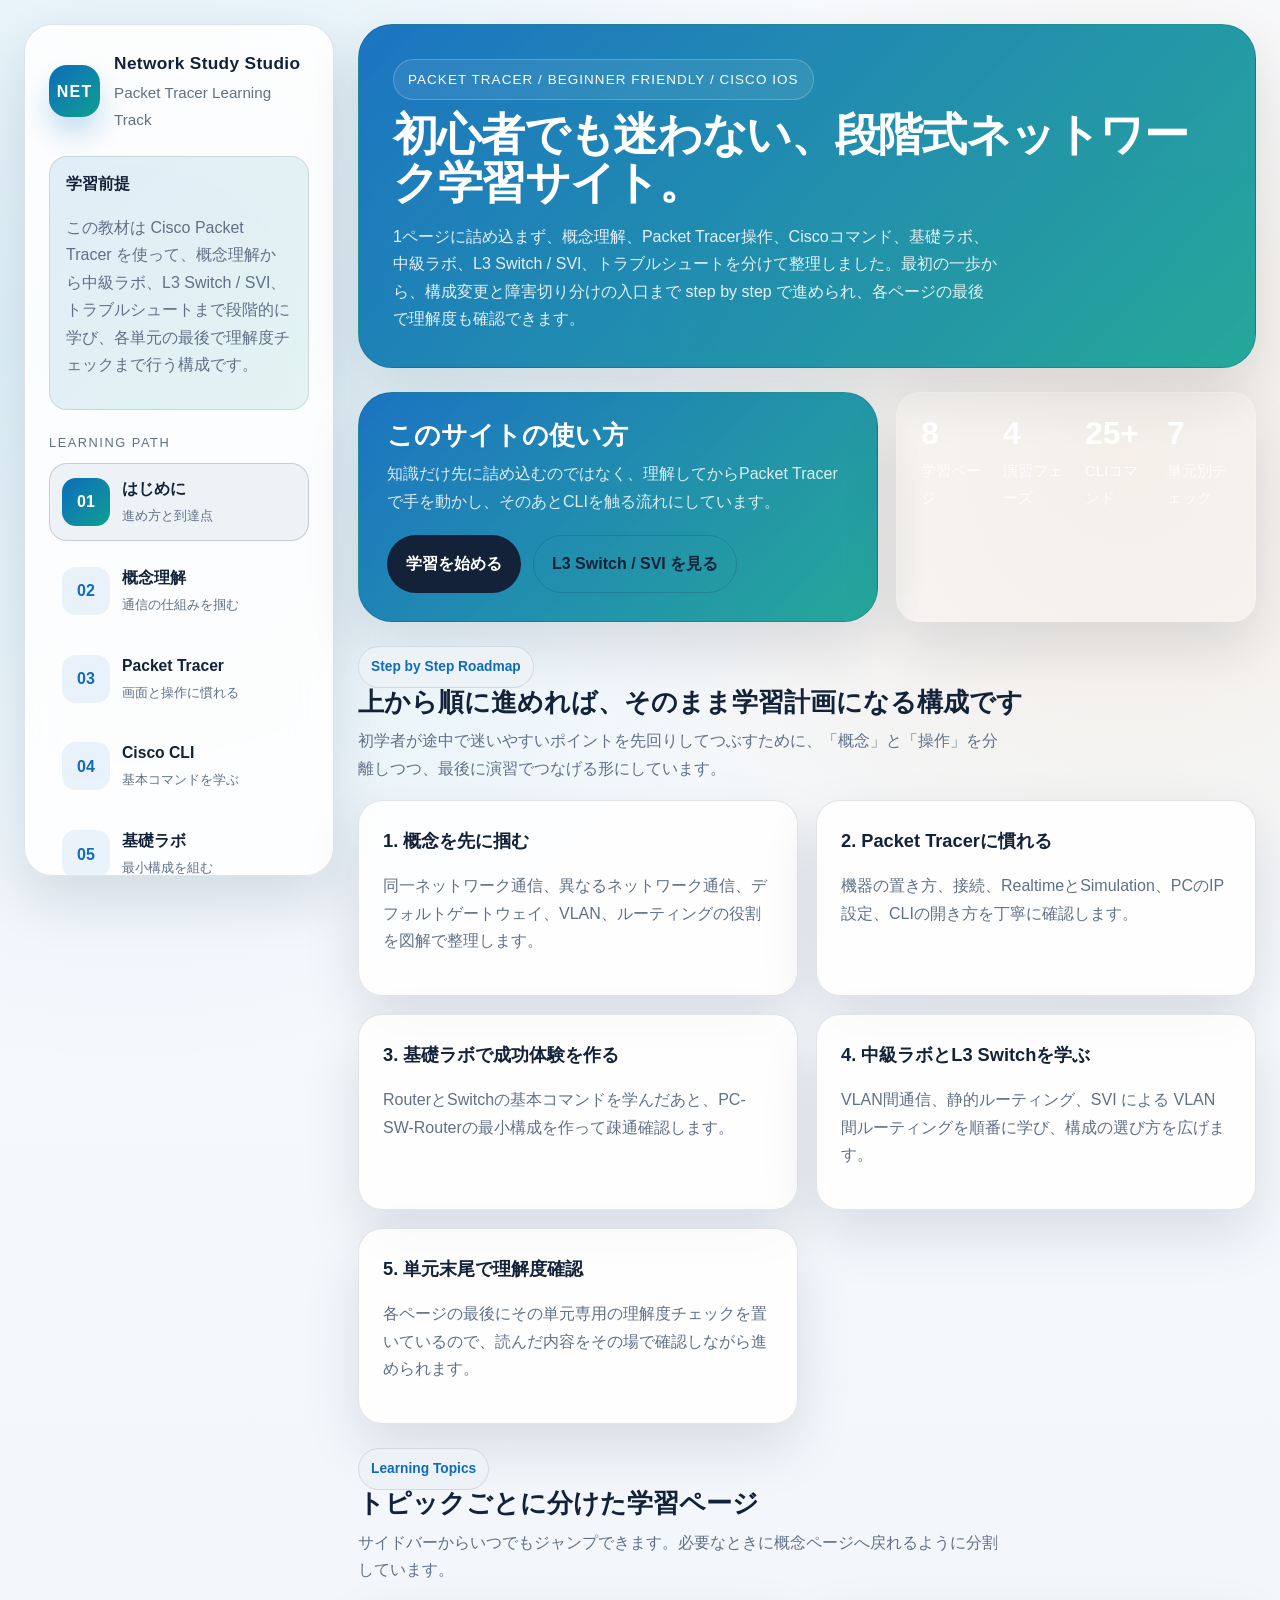
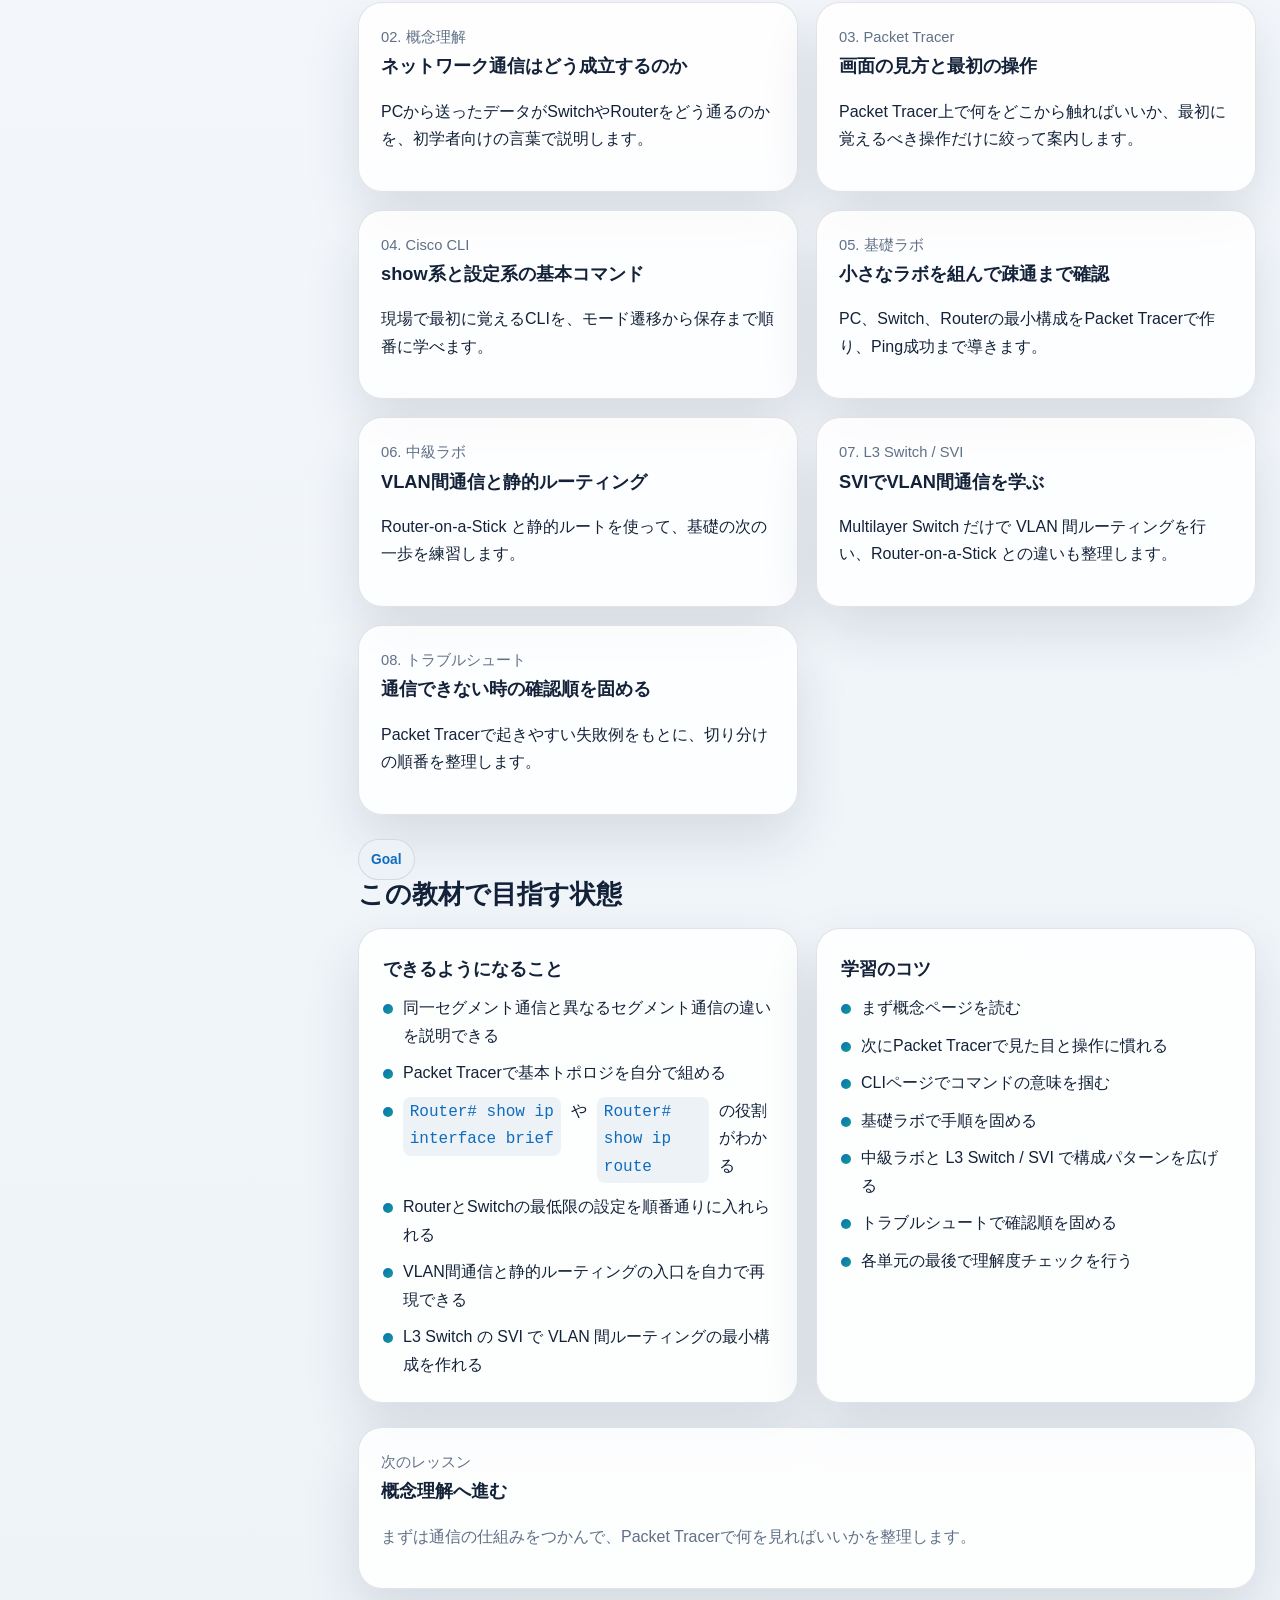
==== index.html @ 169a7c15 "最初のコミット 最初のコミット" ====
<!DOCTYPE html>
<html lang="ja">
<head>
  <meta charset="UTF-8">
  <meta name="viewport" content="width=device-width, initial-scale=1.0">
  <title>Packet Tracerで学ぶネットワーク入門</title>
  <link rel="stylesheet" href="styles.css">
  <script src="app.js" defer></script>
</head>
<body data-page="index">
  <div class="site-shell">
    <aside class="sidebar fade-in">
      <a class="brand" href="index.html">
        <div class="brand-mark">NET</div>
        <div class="brand-copy">
          <strong>Network Study Studio</strong>
          <span>Packet Tracer Learning Track</span>
        </div>
      </a>

      <div class="sidebar-note">
        <strong>学習前提</strong>
        <p>この教材は Cisco Packet Tracer を使って、概念理解から中級ラボ、L3 Switch / SVI、トラブルシュートまで段階的に学び、各単元の最後で理解度チェックまで行う構成です。</p>
      </div>

      <div>
        <p class="sidebar-title">Learning Path</p>
        <nav class="sidebar-nav">
          <a href="index.html" data-page-link="index">
            <div class="nav-number">01</div>
            <div class="nav-copy">
              <strong>はじめに</strong>
              <small>進め方と到達点</small>
            </div>
          </a>
          <a href="concepts.html" data-page-link="concepts">
            <div class="nav-number">02</div>
            <div class="nav-copy">
              <strong>概念理解</strong>
              <small>通信の仕組みを掴む</small>
            </div>
          </a>
          <a href="packet-tracer.html" data-page-link="packet-tracer">
            <div class="nav-number">03</div>
            <div class="nav-copy">
              <strong>Packet Tracer</strong>
              <small>画面と操作に慣れる</small>
            </div>
          </a>
          <a href="cisco-cli.html" data-page-link="cisco-cli">
            <div class="nav-number">04</div>
            <div class="nav-copy">
              <strong>Cisco CLI</strong>
              <small>基本コマンドを学ぶ</small>
            </div>
          </a>
          <a href="lab.html" data-page-link="lab">
            <div class="nav-number">05</div>
            <div class="nav-copy">
              <strong>基礎ラボ</strong>
              <small>最小構成を組む</small>
            </div>
          </a>
          <a href="intermediate-labs.html" data-page-link="intermediate-labs">
            <div class="nav-number">06</div>
            <div class="nav-copy">
              <strong>中級ラボ</strong>
              <small>VLANと静的ルート</small>
            </div>
          </a>
          <a href="l3-switch-svi.html" data-page-link="l3-switch-svi">
            <div class="nav-number">07</div>
            <div class="nav-copy">
              <strong>L3 Switch / SVI</strong>
              <small>SVIでVLAN間通信</small>
            </div>
          </a>
          <a href="troubleshooting.html" data-page-link="troubleshooting">
            <div class="nav-number">08</div>
            <div class="nav-copy">
              <strong>トラブルシュート</strong>
              <small>切り分け力を伸ばす</small>
            </div>
          </a>
        </nav>
      </div>

      <div class="theme-toggle" aria-label="表示テーマ切替">
        <span class="theme-toggle-mode" data-theme-mode="dark">ダーク</span>
        <label class="theme-switch" for="themeToggle">
          <input id="themeToggle" class="theme-toggle-input" type="checkbox" role="switch" aria-label="ライトモードに切り替え">
          <span class="theme-toggle-track">
            <span class="theme-toggle-thumb"></span>
          </span>
        </label>
        <span class="theme-toggle-mode" data-theme-mode="light">ライト</span>
      </div>
      <p class="sidebar-help">おすすめは、サイドバーを上から順に進めることです。各単元の最後に理解度チェックがあるので、その場で確認しながら進められます。</p>
    </aside>

    <main class="content">
      <header class="page-header fade-in delay-1">
        <div class="eyebrow">Packet Tracer / Beginner Friendly / Cisco IOS</div>
        <h1>初心者でも迷わない、段階式ネットワーク学習サイト。</h1>
        <p>1ページに詰め込まず、概念理解、Packet Tracer操作、Ciscoコマンド、基礎ラボ、中級ラボ、L3 Switch / SVI、トラブルシュートを分けて整理しました。最初の一歩から、構成変更と障害切り分けの入口まで step by step で進められ、各ページの最後で理解度も確認できます。</p>
      </header>

      <section class="hero-grid fade-in delay-2">
        <article class="page-header" style="padding: 28px;">
          <div class="section-head">
            <h2 style="color: white;">このサイトの使い方</h2>
            <p style="color: rgba(255,255,255,0.84);">知識だけ先に詰め込むのではなく、理解してからPacket Tracerで手を動かし、そのあとCLIを触る流れにしています。</p>
          </div>
          <div class="button-row" style="margin-top: 20px;">
            <a class="button-link" href="concepts.html">学習を始める</a>
            <a class="button-link secondary" href="l3-switch-svi.html">L3 Switch / SVI を見る</a>
          </div>
        </article>
        <article class="hero-panel fade-in delay-3">
          <div class="metric-grid">
            <div class="hero-stat">
              <strong>8</strong>
              <span>学習ページ</span>
            </div>
            <div class="hero-stat">
              <strong>4</strong>
              <span>演習フェーズ</span>
            </div>
            <div class="hero-stat">
              <strong>25+</strong>
              <span>CLIコマンド</span>
            </div>
            <div class="hero-stat">
              <strong>7</strong>
              <span>単元別チェック</span>
            </div>
          </div>
        </article>
      </section>

      <section class="section fade-in delay-2">
        <div class="section-head">
          <div class="small-pill">Step by Step Roadmap</div>
          <h2>上から順に進めれば、そのまま学習計画になる構成です</h2>
          <p>初学者が途中で迷いやすいポイントを先回りしてつぶすために、「概念」と「操作」を分離しつつ、最後に演習でつなげる形にしています。</p>
        </div>

        <div class="grid-2">
          <article class="card">
            <h3>1. 概念を先に掴む</h3>
            <p>同一ネットワーク通信、異なるネットワーク通信、デフォルトゲートウェイ、VLAN、ルーティングの役割を図解で整理します。</p>
          </article>
          <article class="card">
            <h3>2. Packet Tracerに慣れる</h3>
            <p>機器の置き方、接続、RealtimeとSimulation、PCのIP設定、CLIの開き方を丁寧に確認します。</p>
          </article>
          <article class="card">
            <h3>3. 基礎ラボで成功体験を作る</h3>
            <p>RouterとSwitchの基本コマンドを学んだあと、PC-SW-Routerの最小構成を作って疎通確認します。</p>
          </article>
          <article class="card">
            <h3>4. 中級ラボとL3 Switchを学ぶ</h3>
            <p>VLAN間通信、静的ルーティング、SVI による VLAN 間ルーティングを順番に学び、構成の選び方を広げます。</p>
          </article>
          <article class="card">
            <h3>5. 単元末尾で理解度確認</h3>
            <p>各ページの最後にその単元専用の理解度チェックを置いているので、読んだ内容をその場で確認しながら進められます。</p>
          </article>
        </div>
      </section>

      <section class="section fade-in delay-3">
        <div class="section-head">
          <div class="small-pill">Learning Topics</div>
          <h2>トピックごとに分けた学習ページ</h2>
          <p>サイドバーからいつでもジャンプできます。必要なときに概念ページへ戻れるように分割しています。</p>
        </div>

        <div class="lesson-grid">
          <a class="lesson-link" href="concepts.html">
            <span>02. 概念理解</span>
            <strong>ネットワーク通信はどう成立するのか</strong>
            <p>PCから送ったデータがSwitchやRouterをどう通るのかを、初学者向けの言葉で説明します。</p>
          </a>
          <a class="lesson-link" href="packet-tracer.html">
            <span>03. Packet Tracer</span>
            <strong>画面の見方と最初の操作</strong>
            <p>Packet Tracer上で何をどこから触ればいいか、最初に覚えるべき操作だけに絞って案内します。</p>
          </a>
          <a class="lesson-link" href="cisco-cli.html">
            <span>04. Cisco CLI</span>
            <strong>show系と設定系の基本コマンド</strong>
            <p>現場で最初に覚えるCLIを、モード遷移から保存まで順番に学べます。</p>
          </a>
          <a class="lesson-link" href="lab.html">
            <span>05. 基礎ラボ</span>
            <strong>小さなラボを組んで疎通まで確認</strong>
            <p>PC、Switch、Routerの最小構成をPacket Tracerで作り、Ping成功まで導きます。</p>
          </a>
          <a class="lesson-link" href="intermediate-labs.html">
            <span>06. 中級ラボ</span>
            <strong>VLAN間通信と静的ルーティング</strong>
            <p>Router-on-a-Stick と静的ルートを使って、基礎の次の一歩を練習します。</p>
          </a>
          <a class="lesson-link" href="l3-switch-svi.html">
            <span>07. L3 Switch / SVI</span>
            <strong>SVIでVLAN間通信を学ぶ</strong>
            <p>Multilayer Switch だけで VLAN 間ルーティングを行い、Router-on-a-Stick との違いも整理します。</p>
          </a>
          <a class="lesson-link" href="troubleshooting.html">
            <span>08. トラブルシュート</span>
            <strong>通信できない時の確認順を固める</strong>
            <p>Packet Tracerで起きやすい失敗例をもとに、切り分けの順番を整理します。</p>
          </a>
        </div>
      </section>

      <section class="section fade-in delay-3">
        <div class="section-head">
          <div class="small-pill">Goal</div>
          <h2>この教材で目指す状態</h2>
        </div>

        <div class="grid-2">
          <article class="card">
            <h3>できるようになること</h3>
            <ul class="check-list">
              <li>同一セグメント通信と異なるセグメント通信の違いを説明できる</li>
              <li>Packet Tracerで基本トポロジを自分で組める</li>
              <li><code>Router# show ip interface brief</code> や <code>Router# show ip route</code> の役割がわかる</li>
              <li>RouterとSwitchの最低限の設定を順番通りに入れられる</li>
              <li>VLAN間通信と静的ルーティングの入口を自力で再現できる</li>
              <li>L3 Switch の SVI で VLAN 間ルーティングの最小構成を作れる</li>
            </ul>
          </article>
          <article class="card">
            <h3>学習のコツ</h3>
            <ul class="bullet-list">
              <li>まず概念ページを読む</li>
              <li>次にPacket Tracerで見た目と操作に慣れる</li>
              <li>CLIページでコマンドの意味を掴む</li>
              <li>基礎ラボで手順を固める</li>
              <li>中級ラボと L3 Switch / SVI で構成パターンを広げる</li>
              <li>トラブルシュートで確認順を固める</li>
              <li>各単元の最後で理解度チェックを行う</li>
            </ul>
          </article>
        </div>
      </section>

      <section class="lesson-footer fade-in delay-3">
        <a class="lesson-link" href="concepts.html">
          <span>次のレッスン</span>
          <strong>概念理解へ進む</strong>
          <p>まずは通信の仕組みをつかんで、Packet Tracerで何を見ればいいかを整理します。</p>
        </a>
      </section>
    </main>
  </div>
</body>
</html>
---- styles.css ----
:root {
  color-scheme: light dark;
  --bg: #f4f6fb;
  --bg-layer:
    radial-gradient(circle at 10% 10%, rgba(8, 145, 178, 0.12), transparent 24%),
    radial-gradient(circle at 88% 14%, rgba(217, 119, 6, 0.1), transparent 20%),
    linear-gradient(180deg, #f8fbff 0%, #eef3f8 100%);
  --panel: rgba(255, 255, 255, 0.86);
  --panel-strong: #ffffff;
  --panel-muted: #edf2f7;
  --text: #132238;
  --muted: #607086;
  --line: rgba(19, 34, 56, 0.12);
  --line-strong: rgba(19, 34, 56, 0.18);
  --primary: #0f6cbd;
  --primary-strong: #0a4f8f;
  --accent: #0f9f90;
  --accent-soft: rgba(15, 159, 144, 0.1);
  --warning: #d97706;
  --danger: #d9485f;
  --success: #1d8f6d;
  --shadow: 0 24px 56px rgba(19, 34, 56, 0.12);
  --radius-xl: 30px;
  --radius-lg: 22px;
  --radius-md: 16px;
  --font-head: "Bahnschrift", "Aptos Display", "Hiragino Sans", sans-serif;
  --font-body: "Aptos", "Segoe UI", "Yu Gothic UI", "Hiragino Sans", sans-serif;
}

body.dark {
  --bg: #081320;
  --bg-layer:
    radial-gradient(circle at 12% 12%, rgba(25, 160, 210, 0.18), transparent 24%),
    radial-gradient(circle at 84% 10%, rgba(225, 140, 32, 0.12), transparent 20%),
    linear-gradient(180deg, #081320 0%, #0d1a2b 100%);
  --panel: rgba(10, 23, 39, 0.84);
  --panel-strong: #0f1d2f;
  --panel-muted: #122339;
  --text: #ebf3ff;
  --muted: #9fb2c7;
  --line: rgba(235, 243, 255, 0.1);
  --line-strong: rgba(235, 243, 255, 0.16);
  --primary: #72b9ff;
  --primary-strong: #93ccff;
  --accent: #52d6c7;
  --accent-soft: rgba(82, 214, 199, 0.12);
  --warning: #f7b267;
  --danger: #ff8697;
  --success: #62d7ad;
  --shadow: 0 30px 68px rgba(0, 0, 0, 0.32);
}

* {
  box-sizing: border-box;
}

html {
  scroll-behavior: smooth;
}

body {
  margin: 0;
  min-height: 100vh;
  font-family: var(--font-body);
  background: var(--bg-layer);
  color: var(--text);
  line-height: 1.72;
  transition: background 0.35s ease, color 0.35s ease;
}

a {
  color: inherit;
  text-decoration: none;
}

button,
input,
select {
  font: inherit;
}

.site-shell {
  max-width: 1440px;
  margin: 0 auto;
  padding: 24px;
  display: grid;
  grid-template-columns: 310px minmax(0, 1fr);
  gap: 24px;
}

.sidebar {
  align-self: start;
  min-height: calc(100vh - 48px);
  display: flex;
  flex-direction: column;
  gap: 22px;
  padding: 24px;
  border-radius: 28px;
  border: 1px solid var(--line);
  background: var(--panel);
  backdrop-filter: blur(18px);
  box-shadow: var(--shadow);
  position: sticky;
  top: 24px;
  max-height: calc(100vh - 48px);
  overflow-y: auto;
}

.brand {
  display: flex;
  align-items: center;
  gap: 14px;
}

.brand-mark {
  width: 52px;
  height: 52px;
  border-radius: 18px;
  display: grid;
  place-items: center;
  font-family: var(--font-head);
  font-weight: 800;
  letter-spacing: 0.08em;
  color: white;
  background: linear-gradient(135deg, var(--primary), var(--accent));
  box-shadow: 0 16px 26px rgba(15, 108, 189, 0.22);
}

.brand-copy strong {
  display: block;
  font-family: var(--font-head);
  font-size: 1.08rem;
  letter-spacing: 0.02em;
}

.brand-copy span {
  color: var(--muted);
  font-size: 0.95rem;
}

.sidebar-note {
  padding: 14px 16px;
  border-radius: 18px;
  background: linear-gradient(135deg, rgba(15, 108, 189, 0.11), rgba(15, 159, 144, 0.1));
  border: 1px solid var(--line);
}

.sidebar-note strong {
  display: block;
  margin-bottom: 6px;
  font-size: 0.98rem;
}

.sidebar-note p,
.sidebar-help,
.page-header p,
.card p,
.mini-text,
.table-scroll td,
.table-scroll li,
.callout p,
.lesson-footer p,
.step-card p,
.hero-stat span,
.nav-caption,
.timeline-copy p,
.feedback-list li {
  color: var(--muted);
}

.sidebar-title {
  margin: 0 0 10px;
  font-size: 0.8rem;
  letter-spacing: 0.12em;
  text-transform: uppercase;
  color: var(--muted);
}

.sidebar-nav {
  display: grid;
  gap: 10px;
}

.sidebar-nav a {
  display: grid;
  grid-template-columns: 48px 1fr;
  gap: 12px;
  align-items: center;
  padding: 12px;
  border-radius: 18px;
  border: 1px solid transparent;
  transition: transform 0.2s ease, border-color 0.2s ease, background 0.2s ease;
}

.sidebar-nav a:hover,
.sidebar-nav a.active {
  transform: translateY(-1px);
  border-color: var(--line-strong);
  background: var(--panel-muted);
}

.sidebar-nav a.active .nav-number {
  background: linear-gradient(135deg, var(--primary), var(--accent));
  color: white;
}

.nav-number {
  width: 48px;
  height: 48px;
  display: grid;
  place-items: center;
  border-radius: 14px;
  font-weight: 800;
  color: var(--primary);
  background: rgba(15, 108, 189, 0.08);
}

.nav-copy strong {
  display: block;
  font-size: 0.98rem;
}

.nav-copy small {
  display: block;
  color: var(--muted);
  margin-top: 2px;
}

.theme-toggle {
  display: flex;
  align-items: center;
  justify-content: center;
  gap: 12px;
  width: 100%;
  padding: 12px 14px;
  border-radius: 999px;
  border: 1px solid var(--line-strong);
  background: var(--panel-muted);
}

.theme-toggle-mode {
  min-width: 3.3rem;
  text-align: center;
  color: var(--muted);
  font-size: 0.92rem;
  font-weight: 700;
  letter-spacing: 0.02em;
  transition: color 0.2s ease, opacity 0.2s ease;
}

.theme-toggle-mode.is-active {
  color: var(--text);
}

.theme-switch {
  position: relative;
  width: 58px;
  height: 34px;
  flex: 0 0 auto;
  cursor: pointer;
}

.theme-toggle-input {
  position: absolute;
  inset: 0;
  margin: 0;
  opacity: 0;
  cursor: pointer;
}

.theme-toggle-track {
  position: relative;
  display: block;
  width: 100%;
  height: 100%;
  border-radius: 999px;
  border: 1px solid var(--line-strong);
  background: linear-gradient(135deg, #10243d, #0f6cbd);
  transition: background 0.2s ease, border-color 0.2s ease, box-shadow 0.2s ease;
}

.theme-toggle-thumb {
  position: absolute;
  top: 4px;
  left: 4px;
  width: 24px;
  height: 24px;
  border-radius: 50%;
  background: #f8fbff;
  box-shadow: 0 4px 10px rgba(0, 0, 0, 0.22);
  transition: transform 0.22s ease, background 0.22s ease;
}

.theme-toggle-input:checked + .theme-toggle-track {
  background: linear-gradient(135deg, #f5b942, #ffe38f);
}

.theme-toggle-input:checked + .theme-toggle-track .theme-toggle-thumb {
  transform: translateX(24px);
  background: #ffffff;
}

.theme-toggle-input:focus-visible + .theme-toggle-track {
  box-shadow: 0 0 0 4px rgba(15, 108, 189, 0.18);
}

.theme-switch:hover .theme-toggle-track,
.theme-switch:active .theme-toggle-track,
.button-link:hover,
.button-link.secondary:hover,
.quiz-submit:hover,
.option-label:hover,
.lesson-link:hover {
  transform: translateY(-2px);
}

.sidebar-help {
  margin: 0;
  font-size: 0.94rem;
}

.content {
  display: grid;
  gap: 24px;
}

.page-header {
  padding: 34px;
  border-radius: 34px;
  border: 1px solid var(--line);
  background:
    linear-gradient(135deg, rgba(15, 108, 189, 0.94), rgba(15, 159, 144, 0.9)),
    linear-gradient(180deg, rgba(255, 255, 255, 0.04), transparent);
  color: white;
  box-shadow: var(--shadow);
}

.page-header h1 {
  margin: 10px 0 0;
  font-family: var(--font-head);
  font-size: clamp(2rem, 3.5vw, 3.7rem);
  line-height: 1.08;
  letter-spacing: -0.03em;
}

.page-header p {
  max-width: 68ch;
  margin: 16px 0 0;
  color: rgba(255, 255, 255, 0.88);
}

.eyebrow {
  display: inline-flex;
  align-items: center;
  gap: 10px;
  padding: 8px 14px;
  border-radius: 999px;
  border: 1px solid rgba(255, 255, 255, 0.22);
  background: rgba(255, 255, 255, 0.08);
  font-size: 0.84rem;
  text-transform: uppercase;
  letter-spacing: 0.08em;
}

.hero-grid,
.grid-2,
.grid-3,
.metric-grid,
.lesson-grid,
.quiz-grid,
.topic-diagram,
.wide-diagram {
  display: grid;
  gap: 18px;
}

.hero-grid {
  grid-template-columns: 1.3fr 0.9fr;
  align-items: stretch;
}

.grid-2 {
  grid-template-columns: repeat(2, minmax(0, 1fr));
}

.grid-3 {
  grid-template-columns: repeat(3, minmax(0, 1fr));
}

.metric-grid {
  grid-template-columns: repeat(4, minmax(0, 1fr));
}

.lesson-grid,
.quiz-grid {
  grid-template-columns: repeat(2, minmax(0, 1fr));
}

.card,
.step-card,
.lesson-link,
.hero-panel,
.callout,
.quiz-card,
.timeline-item {
  border-radius: 24px;
  border: 1px solid var(--line);
  background: var(--panel);
  backdrop-filter: blur(14px);
  box-shadow: var(--shadow);
}

.card,
.step-card,
.quiz-card,
.callout,
.timeline-item,
.hero-panel {
  padding: 24px;
}

.section {
  display: grid;
  gap: 18px;
}

.section-head h2 {
  margin: 0;
  font-family: var(--font-head);
  font-size: clamp(1.45rem, 2vw, 2.1rem);
  line-height: 1.15;
}

.section-head p {
  max-width: 72ch;
  margin: 10px 0 0;
  color: var(--muted);
}

.hero-panel {
  background: rgba(255, 255, 255, 0.12);
  border-color: rgba(255, 255, 255, 0.14);
  color: white;
}

.hero-panel p,
.hero-panel li,
.hero-panel span {
  color: rgba(255, 255, 255, 0.84);
}

.hero-stat strong {
  display: block;
  font-size: 2rem;
  line-height: 1;
  margin-bottom: 8px;
}

.hero-stat span {
  font-size: 0.94rem;
}

.tag-row,
.bullet-list,
.check-list,
.packet-list {
  list-style: none;
  padding: 0;
  margin: 0;
  display: grid;
  gap: 10px;
}

.tag-row li,
.bullet-list li,
.check-list li,
.packet-list li {
  display: flex;
  gap: 10px;
  align-items: flex-start;
}

.tag-row li::before,
.bullet-list li::before,
.check-list li::before,
.packet-list li::before {
  content: "";
  width: 10px;
  height: 10px;
  margin-top: 10px;
  flex: 0 0 10px;
  border-radius: 999px;
  background: linear-gradient(135deg, var(--primary), var(--accent));
}

.status-pill,
.small-pill {
  display: inline-flex;
  align-items: center;
  gap: 8px;
  width: fit-content;
  padding: 8px 12px;
  border-radius: 999px;
  border: 1px solid var(--line);
  background: var(--panel-muted);
  color: var(--primary);
  font-size: 0.86rem;
  font-weight: 700;
}

.step-list {
  display: grid;
  gap: 16px;
}

.step-card {
  display: grid;
  grid-template-columns: 72px 1fr;
  gap: 18px;
}

.step-number {
  width: 72px;
  height: 72px;
  display: grid;
  place-items: center;
  border-radius: 20px;
  font-family: var(--font-head);
  font-weight: 800;
  font-size: 0.92rem;
  letter-spacing: 0.08em;
  color: white;
  background: linear-gradient(135deg, var(--primary), var(--accent));
}

.step-card h3,
.card h3,
.quiz-card h3,
.callout h3,
.timeline-copy h3,
.lesson-link strong {
  margin: 0 0 10px;
  font-size: 1.14rem;
}

.code-block {
  margin: 14px 0 0;
  padding: 16px 18px;
  border-radius: 18px;
  border: 1px solid rgba(143, 206, 248, 0.16);
  background: #0a1728;
  color: #ade7ff;
  overflow-x: auto;
  white-space: pre-wrap;
  line-height: 1.65;
  font-family: Consolas, "Courier New", monospace;
  font-size: 0.95rem;
}

body:not(.dark) .code-block {
  background: #0f2037;
  color: #c3efff;
}

code {
  display: inline-block;
  padding: 0.12rem 0.42rem;
  border-radius: 8px;
  background: var(--panel-muted);
  color: var(--primary);
  font-family: Consolas, "Courier New", monospace;
}

.table-scroll {
  overflow-x: auto;
  border-radius: 24px;
  border: 1px solid var(--line);
  background: var(--panel);
  box-shadow: var(--shadow);
}

.table-scroll table {
  width: 100%;
  min-width: 680px;
  border-collapse: collapse;
}

.table-scroll th,
.table-scroll td {
  padding: 16px 18px;
  text-align: left;
  vertical-align: top;
  border-bottom: 1px solid var(--line);
}

.table-scroll tr:last-child td {
  border-bottom: none;
}

.table-scroll th {
  background: rgba(15, 108, 189, 0.06);
  color: var(--text);
  font-size: 0.84rem;
  letter-spacing: 0.08em;
  text-transform: uppercase;
}

.topic-diagram {
  grid-template-columns: repeat(5, minmax(0, 1fr));
  align-items: center;
}

.wide-diagram {
  grid-template-columns: repeat(7, minmax(0, 1fr));
  align-items: center;
}

.diagram-node,
.diagram-link {
  min-height: 92px;
  border-radius: 22px;
  display: grid;
  place-items: center;
  text-align: center;
}

.diagram-node {
  padding: 18px 14px;
  border: 1px solid var(--line);
  background: var(--panel);
  box-shadow: var(--shadow);
  font-weight: 700;
}

.diagram-node small {
  display: block;
  margin-top: 6px;
  color: var(--muted);
  font-weight: 500;
}

.diagram-link::before {
  content: "";
  width: 100%;
  height: 4px;
  border-radius: 999px;
  background: linear-gradient(90deg, var(--primary), var(--accent));
}

.callout.success {
  background: linear-gradient(135deg, rgba(29, 143, 109, 0.12), rgba(15, 159, 144, 0.08));
}

.callout.warning {
  background: linear-gradient(135deg, rgba(217, 119, 6, 0.12), rgba(217, 119, 6, 0.06));
}

.timeline {
  display: grid;
  gap: 16px;
}

.timeline-item {
  display: grid;
  grid-template-columns: 84px 1fr;
  gap: 18px;
}

.timeline-mark {
  width: 84px;
  height: 84px;
  border-radius: 22px;
  display: grid;
  place-items: center;
  color: white;
  font-family: var(--font-head);
  font-weight: 800;
  background: linear-gradient(135deg, var(--primary), var(--accent));
}

.lesson-footer {
  display: flex;
  justify-content: space-between;
  align-items: stretch;
  gap: 18px;
  flex-wrap: wrap;
}

.lesson-link {
  flex: 1 1 280px;
  padding: 22px;
  transition: transform 0.2s ease, border-color 0.2s ease;
}

.lesson-link span {
  display: block;
  color: var(--muted);
  font-size: 0.92rem;
}

.button-row {
  display: flex;
  flex-wrap: wrap;
  gap: 12px;
}

.button-link,
.quiz-submit {
  display: inline-flex;
  align-items: center;
  justify-content: center;
  gap: 8px;
  padding: 14px 18px;
  border-radius: 999px;
  border: 1px solid transparent;
  font-weight: 700;
  transition: transform 0.2s ease, opacity 0.2s ease;
}

.button-link,
.quiz-submit {
  background: var(--text);
  color: var(--panel-strong);
}

.button-link.secondary {
  background: transparent;
  color: var(--text);
  border-color: var(--line-strong);
}

body.dark .button-link,
body.dark .quiz-submit {
  background: #f1f7ff;
  color: #0d1a2b;
}

.quiz-card {
  display: grid;
  gap: 14px;
}

.quiz-card fieldset {
  margin: 0;
  padding: 0;
  border: none;
}

.quiz-card legend {
  margin-bottom: 10px;
  font-weight: 800;
  color: var(--text);
}

.option-label {
  display: flex;
  gap: 12px;
  align-items: flex-start;
  padding: 12px 14px;
  border-radius: 16px;
  border: 1px solid var(--line);
  background: var(--panel-muted);
  cursor: pointer;
  transition: transform 0.2s ease, border-color 0.2s ease, background 0.2s ease;
}

.quiz-question.is-correct {
  border-color: rgba(29, 143, 109, 0.32);
  background: linear-gradient(135deg, rgba(29, 143, 109, 0.1), rgba(29, 143, 109, 0.04));
}

.quiz-question.is-wrong {
  border-color: rgba(217, 72, 95, 0.3);
  background: linear-gradient(135deg, rgba(217, 72, 95, 0.08), rgba(217, 72, 95, 0.04));
}

.quiz-result {
  padding: 18px 20px;
  border-radius: 22px;
  border: 1px solid var(--line);
  background: linear-gradient(135deg, rgba(15, 108, 189, 0.08), rgba(15, 159, 144, 0.08));
}

.quiz-result strong {
  display: block;
  margin-bottom: 6px;
  font-size: 1.12rem;
}

.quiz-help {
  margin: 0;
  color: var(--muted);
}

.feedback-list {
  margin: 14px 0 0;
  padding-left: 18px;
}

.feedback-list li + li {
  margin-top: 10px;
}

.muted {
  color: var(--muted);
}

.fade-in {
  opacity: 0;
  transform: translateY(20px);
  animation: rise 0.7s ease forwards;
}

.delay-1 { animation-delay: 0.08s; }
.delay-2 { animation-delay: 0.16s; }
.delay-3 { animation-delay: 0.24s; }

@keyframes rise {
  to {
    opacity: 1;
    transform: translateY(0);
  }
}

@media (max-width: 1180px) {
  .site-shell {
    grid-template-columns: 1fr;
  }

  .sidebar {
    position: static;
    min-height: auto;
  }

  .sidebar-nav {
    grid-template-columns: repeat(2, minmax(0, 1fr));
  }
}

@media (max-width: 880px) {
  .hero-grid,
  .grid-2,
  .grid-3,
  .metric-grid,
  .lesson-grid,
  .quiz-grid,
  .topic-diagram,
  .wide-diagram {
    grid-template-columns: 1fr;
  }

  .timeline-item,
  .step-card {
    grid-template-columns: 1fr;
  }

  .timeline-mark,
  .step-number {
    width: 72px;
    height: 72px;
  }

  .diagram-link {
    min-height: 28px;
  }

  .diagram-link::before {
    width: 4px;
    height: 100%;
  }
}

@media (max-width: 640px) {
  .site-shell {
    padding: 14px;
    gap: 16px;
  }

  .sidebar,
  .page-header,
  .card,
  .step-card,
  .lesson-link,
  .hero-panel,
  .callout,
  .quiz-card,
  .timeline-item {
    padding: 18px;
    border-radius: 22px;
  }

  .sidebar-nav {
    grid-template-columns: 1fr;
  }

  .page-header h1 {
    font-size: 2rem;
  }
}
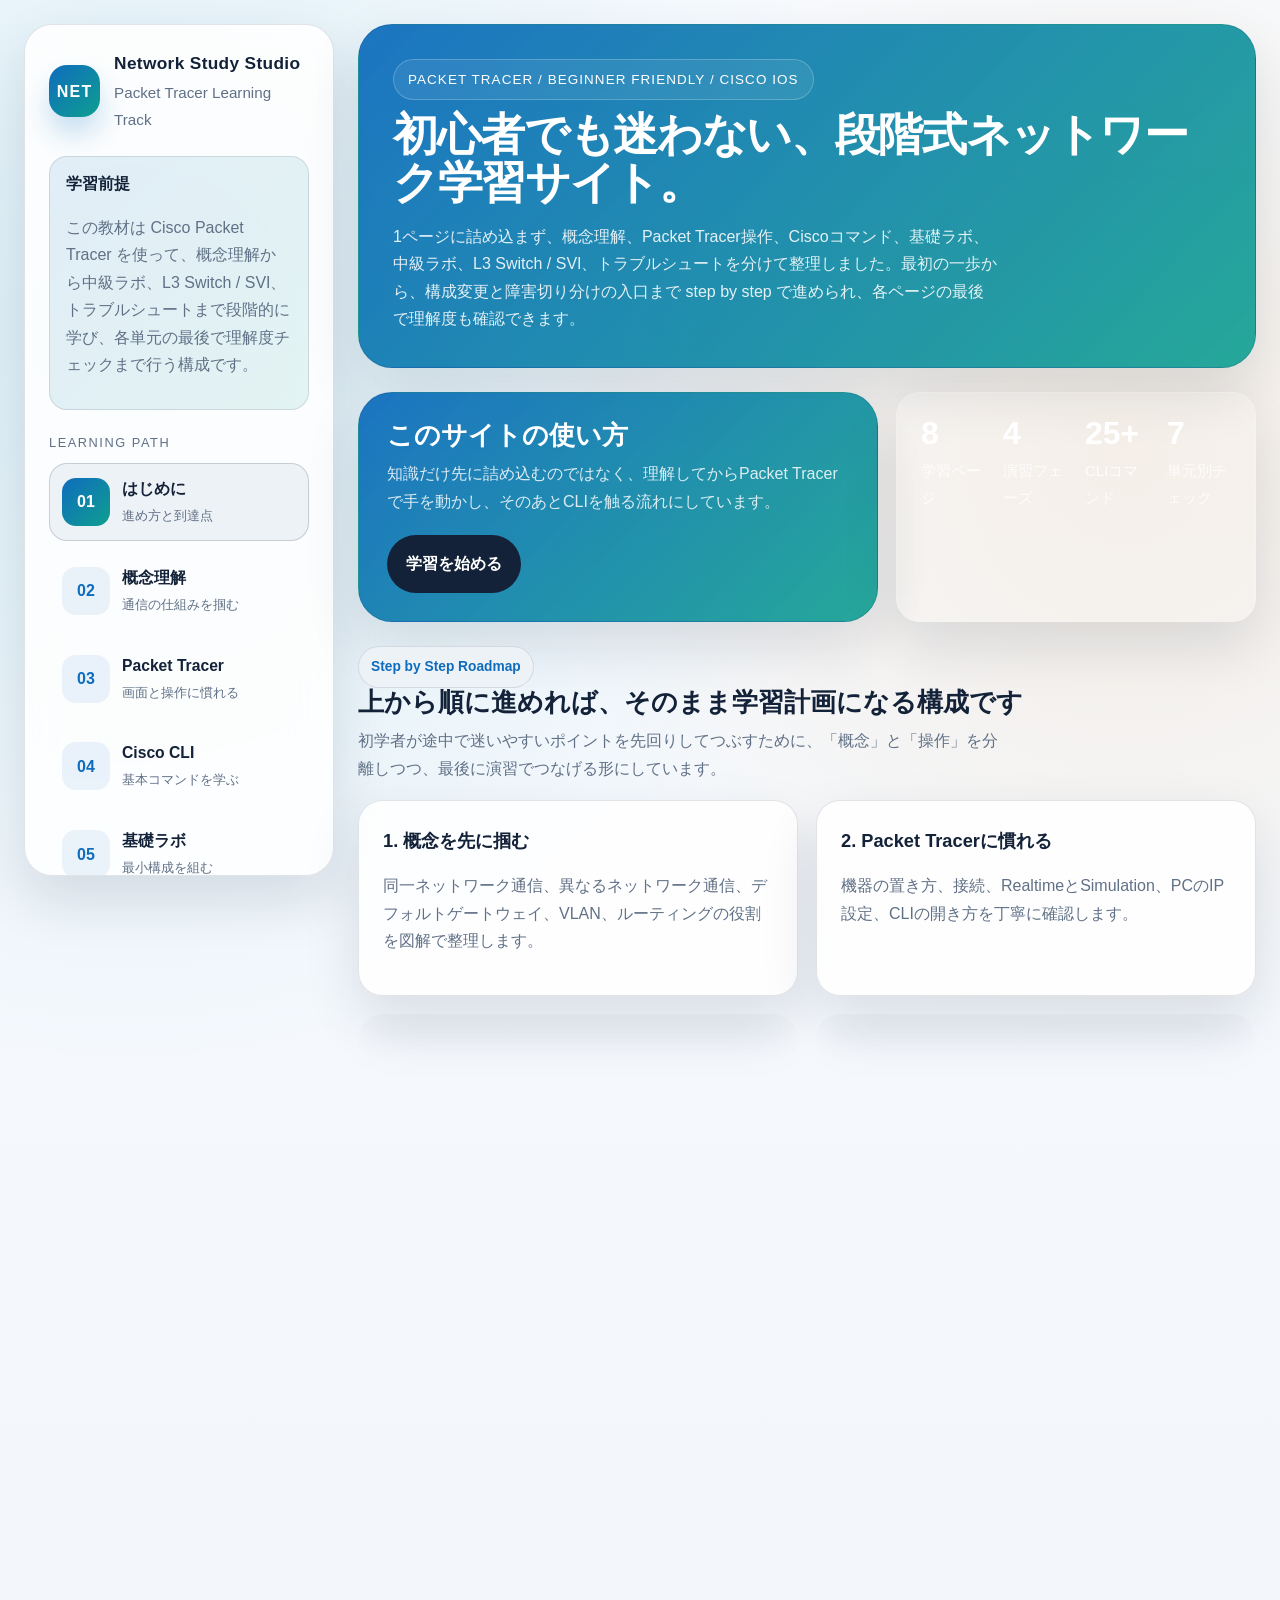
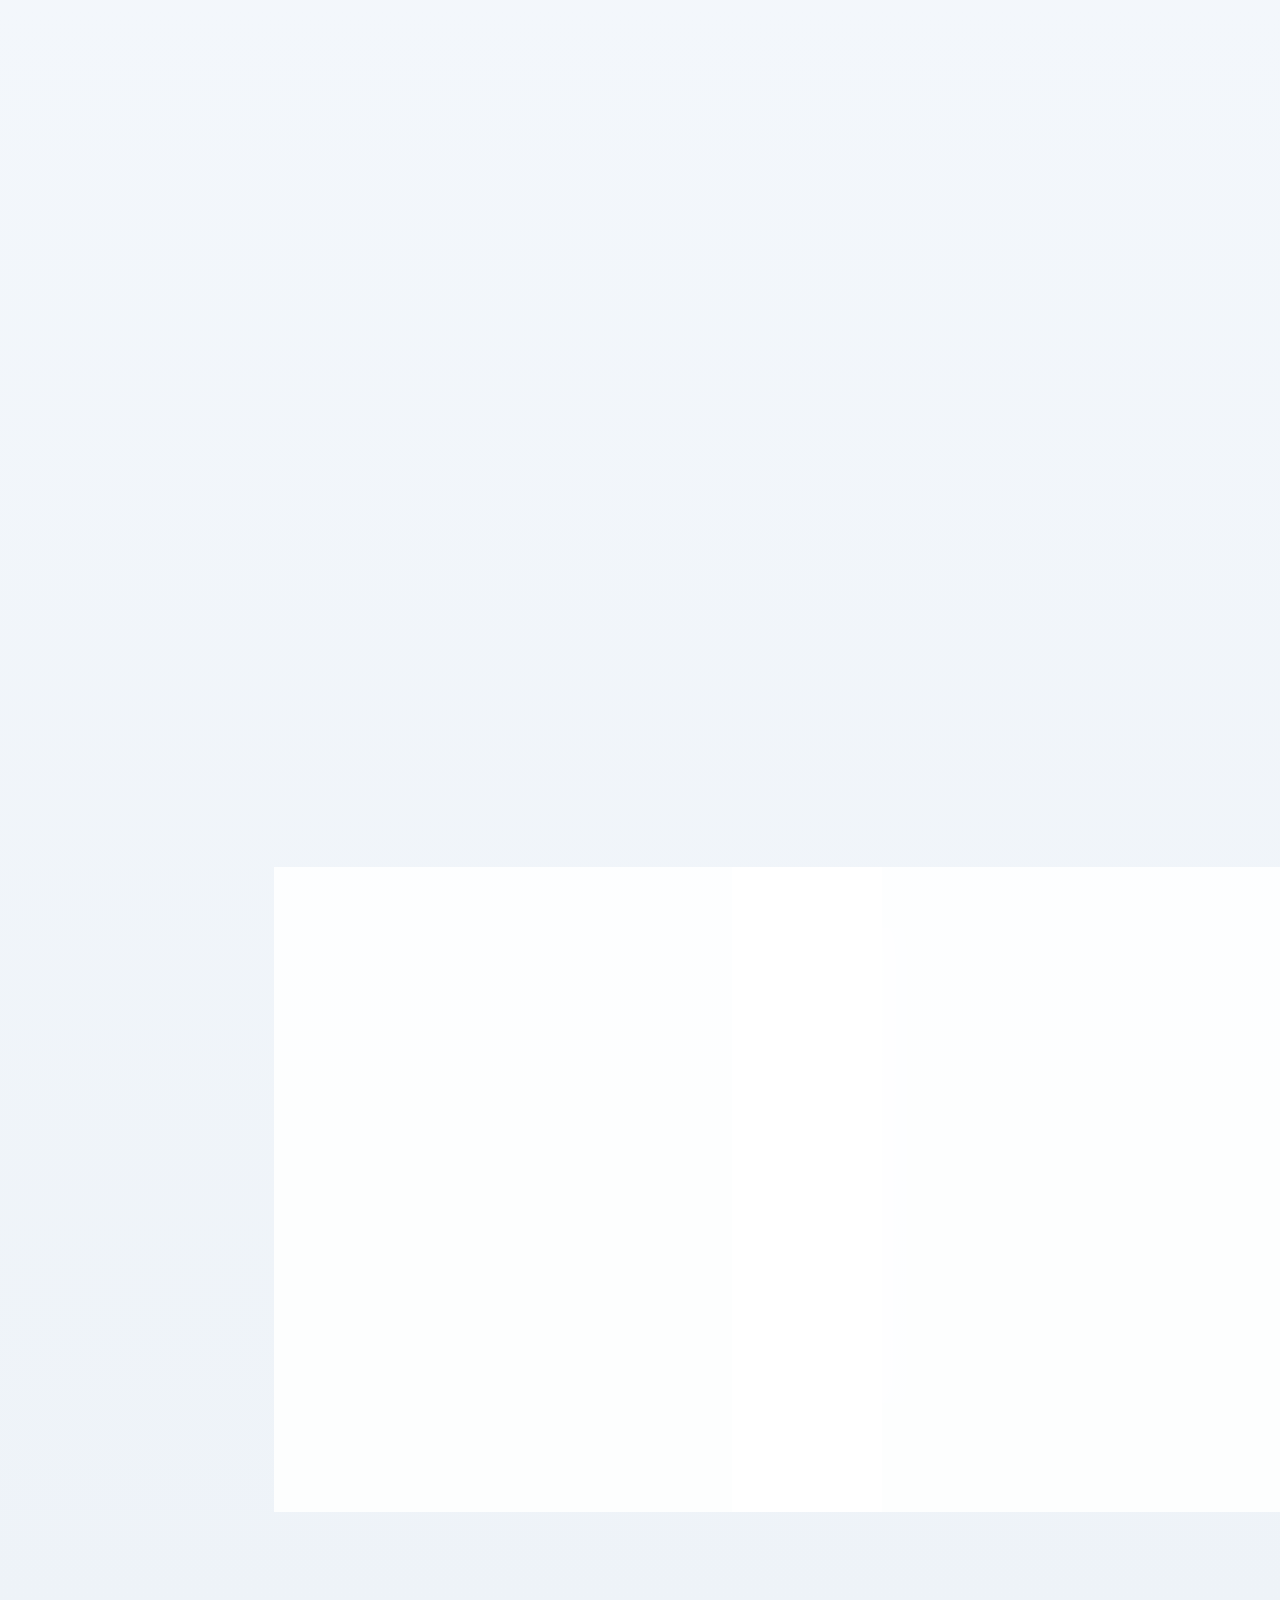
==== commit 2f47219a: "Remove L3 Switch / SVI link from index.html Removed link to 'L3 Switch / SVI' from button row." ====
--- a/index.html
+++ b/index.html
@@ -113,7 +113,6 @@
           </div>
           <div class="button-row" style="margin-top: 20px;">
             <a class="button-link" href="concepts.html">学習を始める</a>
-            <a class="button-link secondary" href="l3-switch-svi.html">L3 Switch / SVI を見る</a>
           </div>
         </article>
         <article class="hero-panel fade-in delay-3">
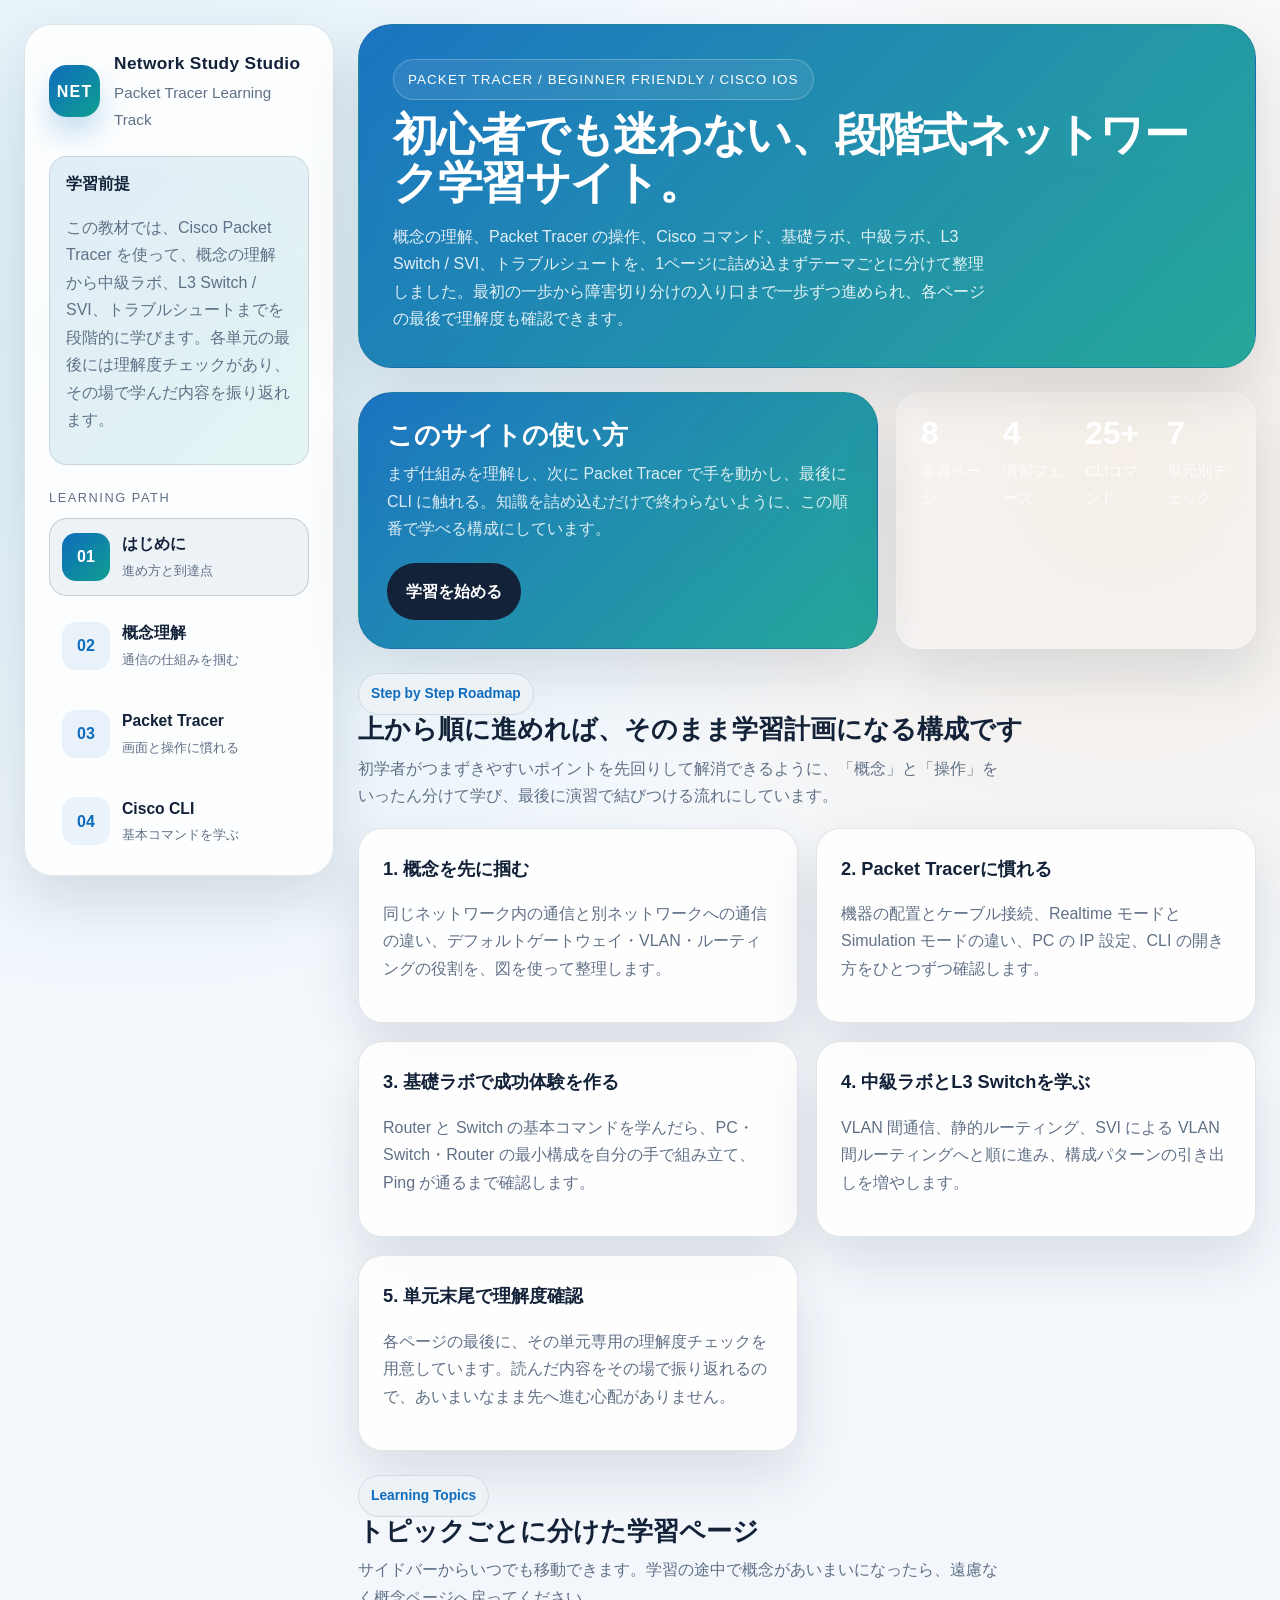
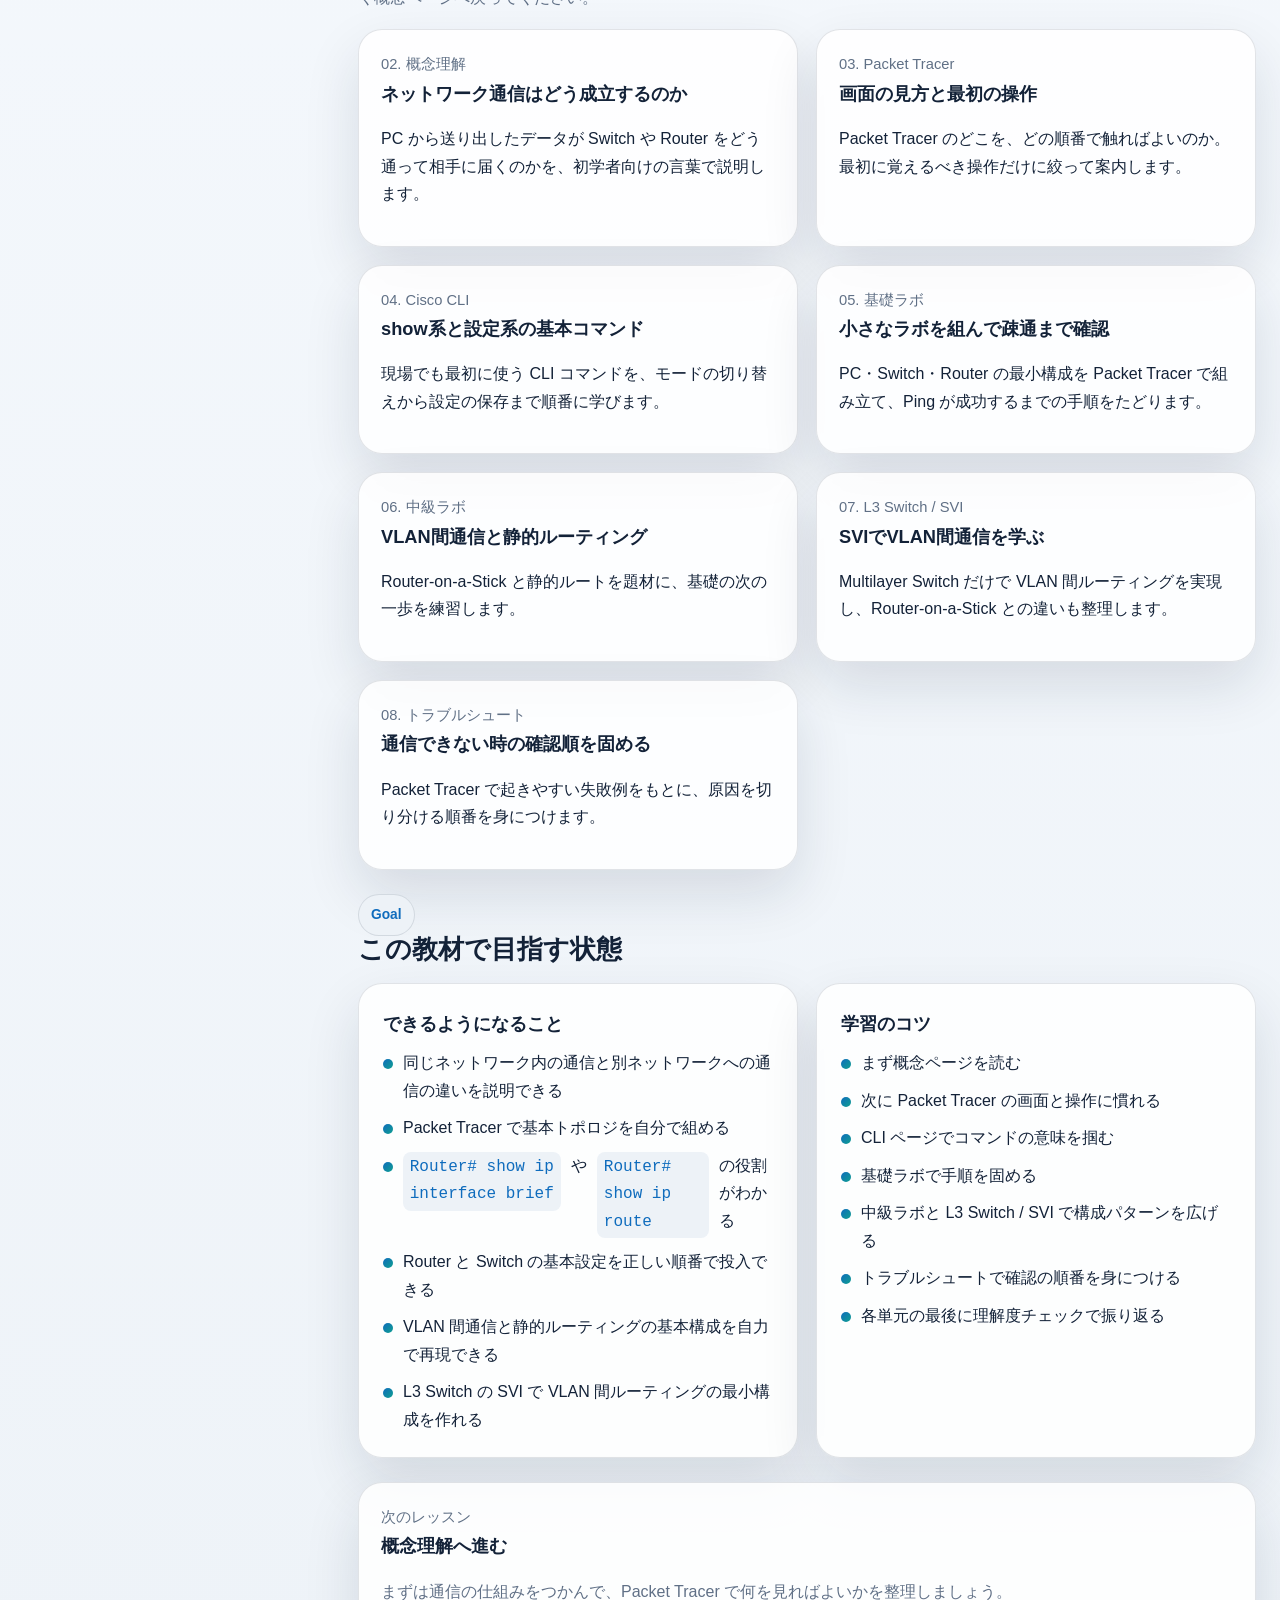
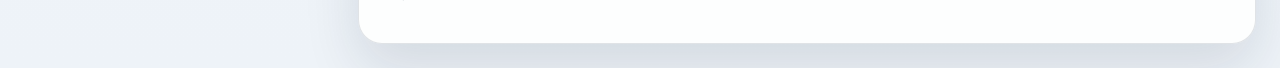
==== commit 01246b8d: "Fable5を使用した" ====
--- a/index.html
+++ b/index.html
@@ -20,7 +20,7 @@
 
       <div class="sidebar-note">
         <strong>学習前提</strong>
-        <p>この教材は Cisco Packet Tracer を使って、概念理解から中級ラボ、L3 Switch / SVI、トラブルシュートまで段階的に学び、各単元の最後で理解度チェックまで行う構成です。</p>
+        <p>この教材では、Cisco Packet Tracer を使って、概念の理解から中級ラボ、L3 Switch / SVI、トラブルシュートまでを段階的に学びます。各単元の最後には理解度チェックがあり、その場で学んだ内容を振り返れます。</p>
       </div>
 
       <div>
@@ -95,21 +95,21 @@
         </label>
         <span class="theme-toggle-mode" data-theme-mode="light">ライト</span>
       </div>
-      <p class="sidebar-help">おすすめは、サイドバーを上から順に進めることです。各単元の最後に理解度チェックがあるので、その場で確認しながら進められます。</p>
+      <p class="sidebar-help">サイドバーの上から順に進めるのがおすすめです。各単元の最後にある理解度チェックで、理解できたかをその場で確かめながら進められます。</p>
     </aside>
 
     <main class="content">
       <header class="page-header fade-in delay-1">
         <div class="eyebrow">Packet Tracer / Beginner Friendly / Cisco IOS</div>
         <h1>初心者でも迷わない、段階式ネットワーク学習サイト。</h1>
-        <p>1ページに詰め込まず、概念理解、Packet Tracer操作、Ciscoコマンド、基礎ラボ、中級ラボ、L3 Switch / SVI、トラブルシュートを分けて整理しました。最初の一歩から、構成変更と障害切り分けの入口まで step by step で進められ、各ページの最後で理解度も確認できます。</p>
+        <p>概念の理解、Packet Tracer の操作、Cisco コマンド、基礎ラボ、中級ラボ、L3 Switch / SVI、トラブルシュートを、1ページに詰め込まずテーマごとに分けて整理しました。最初の一歩から障害切り分けの入り口まで一歩ずつ進められ、各ページの最後で理解度も確認できます。</p>
       </header>
 
       <section class="hero-grid fade-in delay-2">
         <article class="page-header" style="padding: 28px;">
           <div class="section-head">
             <h2 style="color: white;">このサイトの使い方</h2>
-            <p style="color: rgba(255,255,255,0.84);">知識だけ先に詰め込むのではなく、理解してからPacket Tracerで手を動かし、そのあとCLIを触る流れにしています。</p>
+            <p style="color: rgba(255,255,255,0.84);">まず仕組みを理解し、次に Packet Tracer で手を動かし、最後に CLI に触れる。知識を詰め込むだけで終わらないように、この順番で学べる構成にしています。</p>
           </div>
           <div class="button-row" style="margin-top: 20px;">
             <a class="button-link" href="concepts.html">学習を始める</a>
@@ -141,29 +141,29 @@
         <div class="section-head">
           <div class="small-pill">Step by Step Roadmap</div>
           <h2>上から順に進めれば、そのまま学習計画になる構成です</h2>
-          <p>初学者が途中で迷いやすいポイントを先回りしてつぶすために、「概念」と「操作」を分離しつつ、最後に演習でつなげる形にしています。</p>
+          <p>初学者がつまずきやすいポイントを先回りして解消できるように、「概念」と「操作」をいったん分けて学び、最後に演習で結びつける流れにしています。</p>
         </div>
 
         <div class="grid-2">
           <article class="card">
             <h3>1. 概念を先に掴む</h3>
-            <p>同一ネットワーク通信、異なるネットワーク通信、デフォルトゲートウェイ、VLAN、ルーティングの役割を図解で整理します。</p>
+            <p>同じネットワーク内の通信と別ネットワークへの通信の違い、デフォルトゲートウェイ・VLAN・ルーティングの役割を、図を使って整理します。</p>
           </article>
           <article class="card">
             <h3>2. Packet Tracerに慣れる</h3>
-            <p>機器の置き方、接続、RealtimeとSimulation、PCのIP設定、CLIの開き方を丁寧に確認します。</p>
+            <p>機器の配置とケーブル接続、Realtime モードと Simulation モードの違い、PC の IP 設定、CLI の開き方をひとつずつ確認します。</p>
           </article>
           <article class="card">
             <h3>3. 基礎ラボで成功体験を作る</h3>
-            <p>RouterとSwitchの基本コマンドを学んだあと、PC-SW-Routerの最小構成を作って疎通確認します。</p>
+            <p>Router と Switch の基本コマンドを学んだら、PC・Switch・Router の最小構成を自分の手で組み立て、Ping が通るまで確認します。</p>
           </article>
           <article class="card">
             <h3>4. 中級ラボとL3 Switchを学ぶ</h3>
-            <p>VLAN間通信、静的ルーティング、SVI による VLAN 間ルーティングを順番に学び、構成の選び方を広げます。</p>
+            <p>VLAN 間通信、静的ルーティング、SVI による VLAN 間ルーティングへと順に進み、構成パターンの引き出しを増やします。</p>
           </article>
           <article class="card">
             <h3>5. 単元末尾で理解度確認</h3>
-            <p>各ページの最後にその単元専用の理解度チェックを置いているので、読んだ内容をその場で確認しながら進められます。</p>
+            <p>各ページの最後に、その単元専用の理解度チェックを用意しています。読んだ内容をその場で振り返れるので、あいまいなまま先へ進む心配がありません。</p>
           </article>
         </div>
       </section>
@@ -172,44 +172,44 @@
         <div class="section-head">
           <div class="small-pill">Learning Topics</div>
           <h2>トピックごとに分けた学習ページ</h2>
-          <p>サイドバーからいつでもジャンプできます。必要なときに概念ページへ戻れるように分割しています。</p>
+          <p>サイドバーからいつでも移動できます。学習の途中で概念があいまいになったら、遠慮なく概念ページへ戻ってください。</p>
         </div>
 
         <div class="lesson-grid">
           <a class="lesson-link" href="concepts.html">
             <span>02. 概念理解</span>
             <strong>ネットワーク通信はどう成立するのか</strong>
-            <p>PCから送ったデータがSwitchやRouterをどう通るのかを、初学者向けの言葉で説明します。</p>
+            <p>PC から送り出したデータが Switch や Router をどう通って相手に届くのかを、初学者向けの言葉で説明します。</p>
           </a>
           <a class="lesson-link" href="packet-tracer.html">
             <span>03. Packet Tracer</span>
             <strong>画面の見方と最初の操作</strong>
-            <p>Packet Tracer上で何をどこから触ればいいか、最初に覚えるべき操作だけに絞って案内します。</p>
+            <p>Packet Tracer のどこを、どの順番で触ればよいのか。最初に覚えるべき操作だけに絞って案内します。</p>
           </a>
           <a class="lesson-link" href="cisco-cli.html">
             <span>04. Cisco CLI</span>
             <strong>show系と設定系の基本コマンド</strong>
-            <p>現場で最初に覚えるCLIを、モード遷移から保存まで順番に学べます。</p>
+            <p>現場でも最初に使う CLI コマンドを、モードの切り替えから設定の保存まで順番に学びます。</p>
           </a>
           <a class="lesson-link" href="lab.html">
             <span>05. 基礎ラボ</span>
             <strong>小さなラボを組んで疎通まで確認</strong>
-            <p>PC、Switch、Routerの最小構成をPacket Tracerで作り、Ping成功まで導きます。</p>
+            <p>PC・Switch・Router の最小構成を Packet Tracer で組み立て、Ping が成功するまでの手順をたどります。</p>
           </a>
           <a class="lesson-link" href="intermediate-labs.html">
             <span>06. 中級ラボ</span>
             <strong>VLAN間通信と静的ルーティング</strong>
-            <p>Router-on-a-Stick と静的ルートを使って、基礎の次の一歩を練習します。</p>
+            <p>Router-on-a-Stick と静的ルートを題材に、基礎の次の一歩を練習します。</p>
           </a>
           <a class="lesson-link" href="l3-switch-svi.html">
             <span>07. L3 Switch / SVI</span>
             <strong>SVIでVLAN間通信を学ぶ</strong>
-            <p>Multilayer Switch だけで VLAN 間ルーティングを行い、Router-on-a-Stick との違いも整理します。</p>
+            <p>Multilayer Switch だけで VLAN 間ルーティングを実現し、Router-on-a-Stick との違いも整理します。</p>
           </a>
           <a class="lesson-link" href="troubleshooting.html">
             <span>08. トラブルシュート</span>
             <strong>通信できない時の確認順を固める</strong>
-            <p>Packet Tracerで起きやすい失敗例をもとに、切り分けの順番を整理します。</p>
+            <p>Packet Tracer で起きやすい失敗例をもとに、原因を切り分ける順番を身につけます。</p>
           </a>
         </div>
       </section>
@@ -224,11 +224,11 @@
           <article class="card">
             <h3>できるようになること</h3>
             <ul class="check-list">
-              <li>同一セグメント通信と異なるセグメント通信の違いを説明できる</li>
-              <li>Packet Tracerで基本トポロジを自分で組める</li>
+              <li>同じネットワーク内の通信と別ネットワークへの通信の違いを説明できる</li>
+              <li>Packet Tracer で基本トポロジを自分で組める</li>
               <li><code>Router# show ip interface brief</code> や <code>Router# show ip route</code> の役割がわかる</li>
-              <li>RouterとSwitchの最低限の設定を順番通りに入れられる</li>
-              <li>VLAN間通信と静的ルーティングの入口を自力で再現できる</li>
+              <li>Router と Switch の基本設定を正しい順番で投入できる</li>
+              <li>VLAN 間通信と静的ルーティングの基本構成を自力で再現できる</li>
               <li>L3 Switch の SVI で VLAN 間ルーティングの最小構成を作れる</li>
             </ul>
           </article>
@@ -236,12 +236,12 @@
             <h3>学習のコツ</h3>
             <ul class="bullet-list">
               <li>まず概念ページを読む</li>
-              <li>次にPacket Tracerで見た目と操作に慣れる</li>
-              <li>CLIページでコマンドの意味を掴む</li>
+              <li>次に Packet Tracer の画面と操作に慣れる</li>
+              <li>CLI ページでコマンドの意味を掴む</li>
               <li>基礎ラボで手順を固める</li>
               <li>中級ラボと L3 Switch / SVI で構成パターンを広げる</li>
-              <li>トラブルシュートで確認順を固める</li>
-              <li>各単元の最後で理解度チェックを行う</li>
+              <li>トラブルシュートで確認の順番を身につける</li>
+              <li>各単元の最後に理解度チェックで振り返る</li>
             </ul>
           </article>
         </div>
@@ -251,7 +251,7 @@
         <a class="lesson-link" href="concepts.html">
           <span>次のレッスン</span>
           <strong>概念理解へ進む</strong>
-          <p>まずは通信の仕組みをつかんで、Packet Tracerで何を見ればいいかを整理します。</p>
+          <p>まずは通信の仕組みをつかんで、Packet Tracer で何を見ればよいかを整理しましょう。</p>
         </a>
       </section>
     </main>
--- a/styles.css
+++ b/styles.css
@@ -90,7 +90,13 @@
 
 .sidebar {
   align-self: start;
-  min-height: calc(100vh - 48px);
+  position: sticky;
+  top: 24px;
+  max-height: calc(100vh - 48px);
+  overflow-y: auto;
+  scrollbar-width: thin;
+  scrollbar-color: var(--line-strong) transparent;
+  min-height: unset;
   display: flex;
   flex-direction: column;
   gap: 22px;
@@ -100,10 +106,6 @@
   background: var(--panel);
   backdrop-filter: blur(18px);
   box-shadow: var(--shadow);
-  position: sticky;
-  top: 24px;
-  max-height: calc(100vh - 48px);
-  overflow-y: auto;
 }
 
 .brand {
@@ -805,6 +807,35 @@
   color: var(--muted);
 }
 
+/* concepts.html — inline semantic spans */
+.highlight-concept {
+  display: inline;
+  padding: 0.1em 0.45em;
+  border-radius: 6px;
+  background: var(--accent-soft);
+  color: var(--accent);
+  font-weight: 700;
+}
+
+.device-name {
+  display: block;
+  margin-bottom: 3px;
+  font-size: 0.8rem;
+  font-weight: 600;
+  letter-spacing: 0.06em;
+  text-transform: uppercase;
+  color: var(--primary);
+  opacity: 0.85;
+}
+
+.router-interfaces {
+  display: flex;
+  flex-direction: column;
+  gap: 2px;
+  margin-top: 2px;
+  font-size: 0.88em;
+}
+
 .fade-in {
   opacity: 0;
   transform: translateY(20px);
@@ -829,7 +860,8 @@
 
   .sidebar {
     position: static;
-    min-height: auto;
+    max-height: none;
+    overflow-y: visible;
   }
 
   .sidebar-nav {
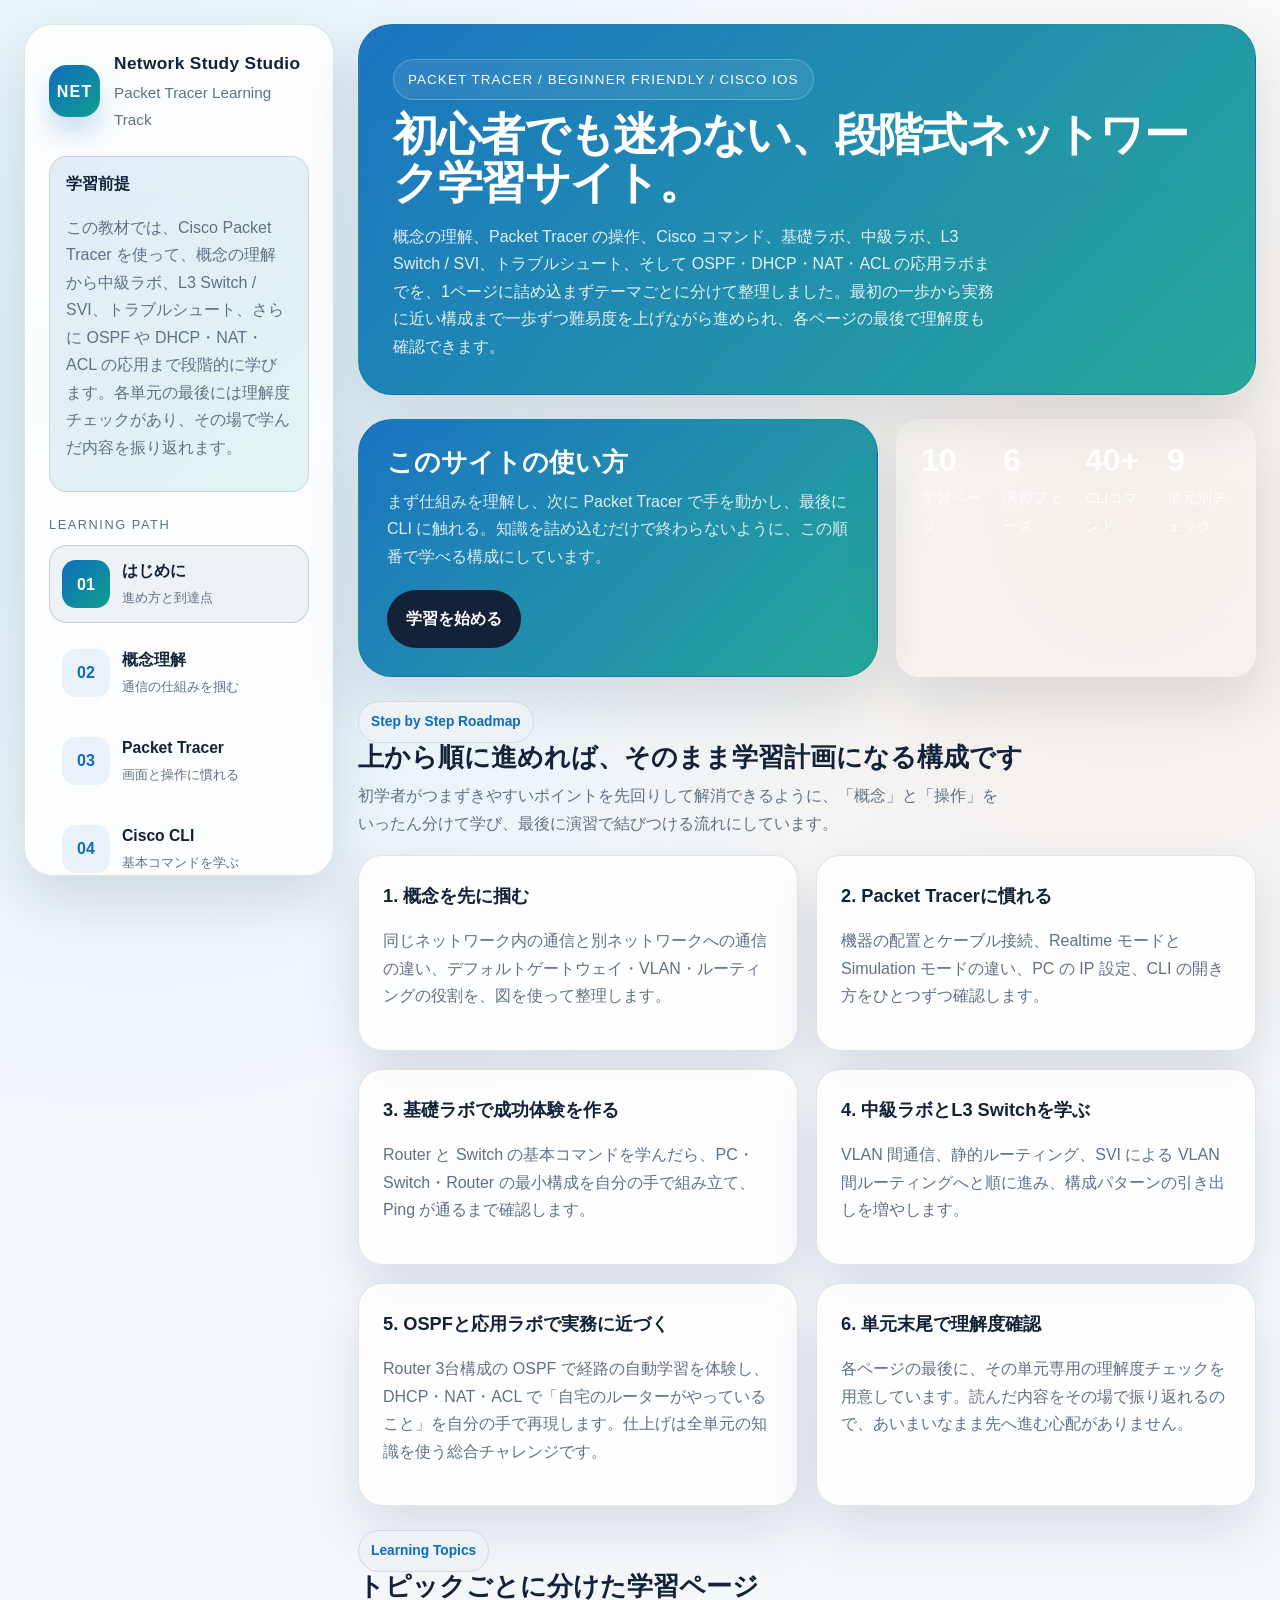
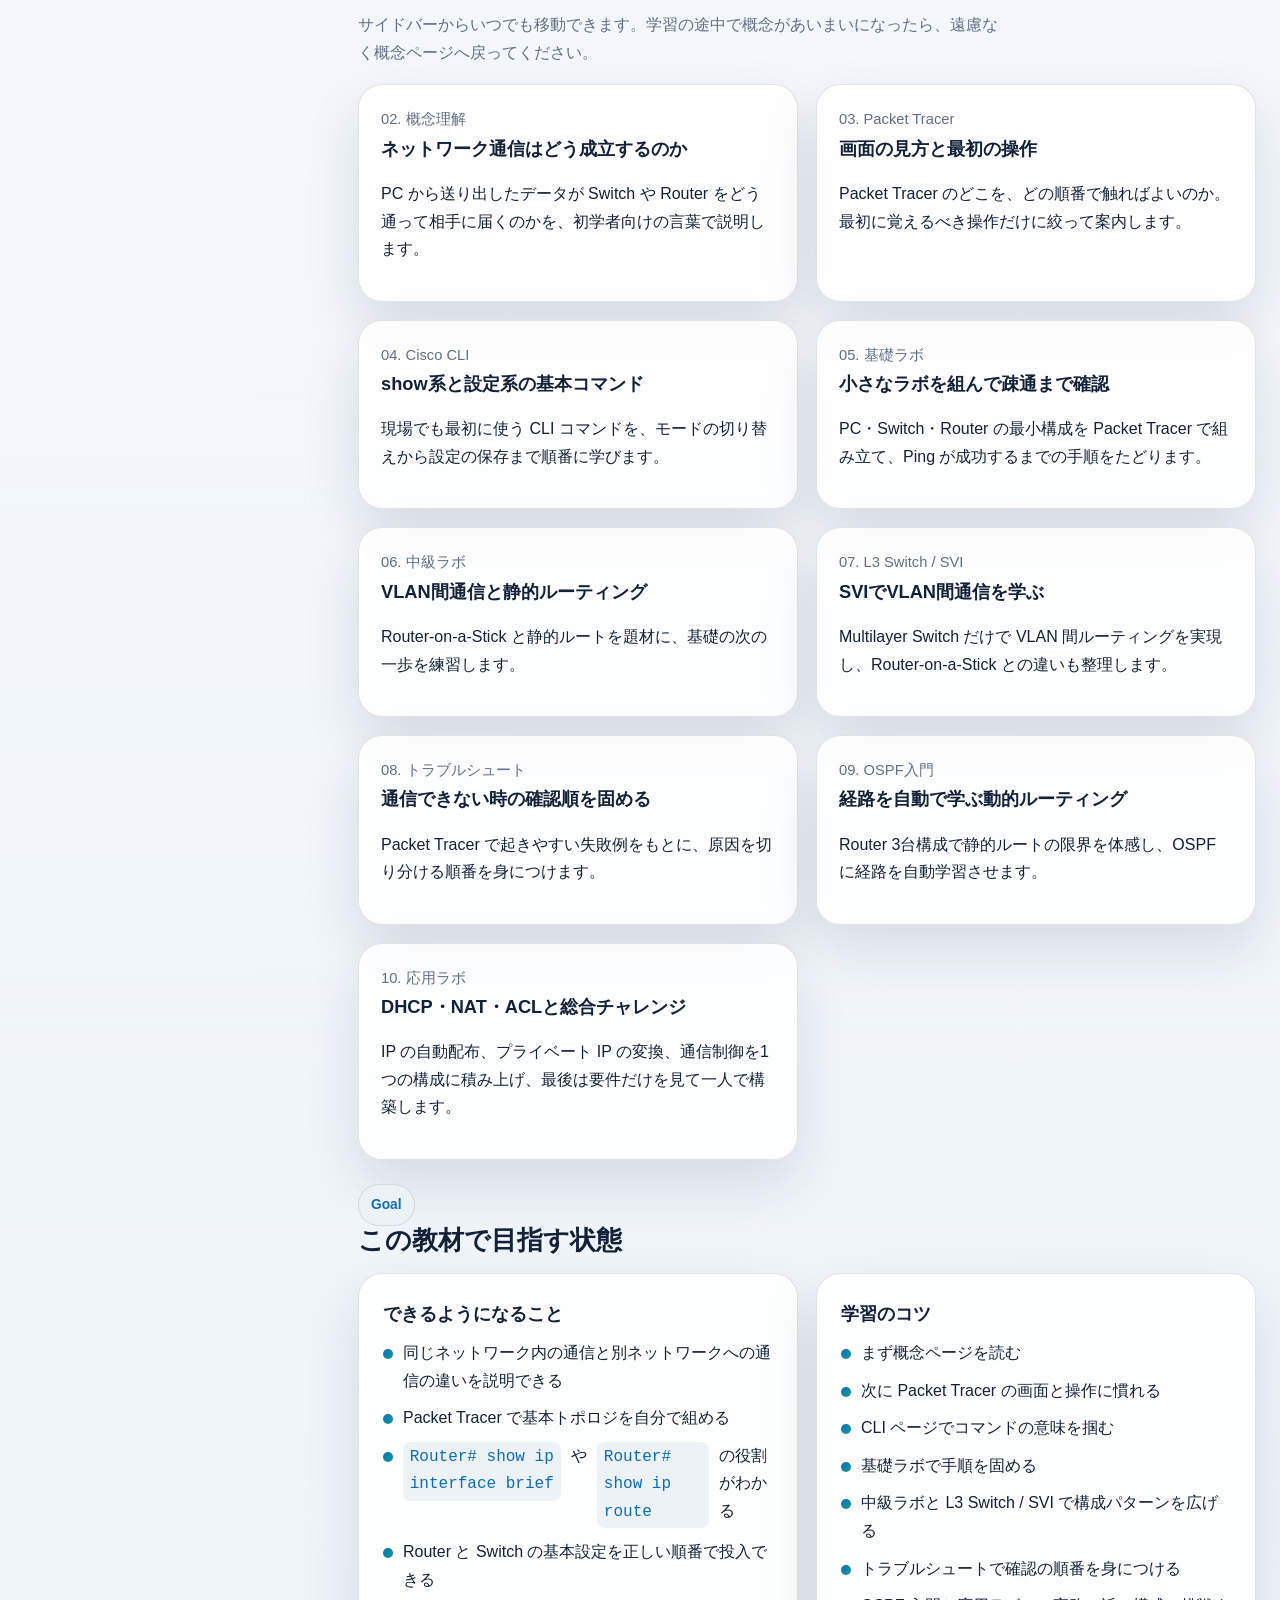
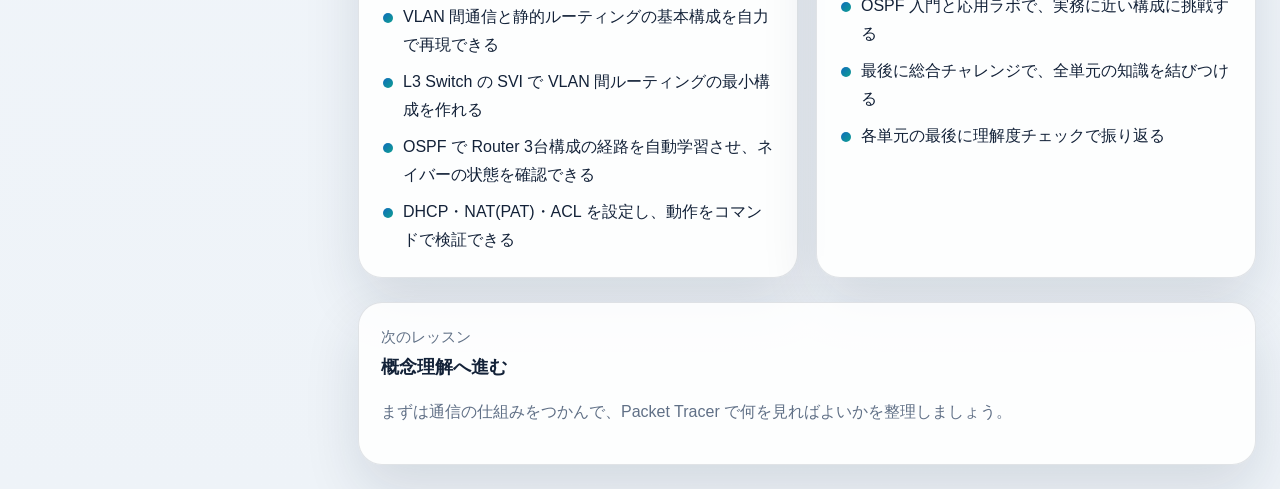
==== commit 3a7e2374: "Fable5を使用した2" ====
--- a/index.html
+++ b/index.html
@@ -20,7 +20,7 @@
 
       <div class="sidebar-note">
         <strong>学習前提</strong>
-        <p>この教材では、Cisco Packet Tracer を使って、概念の理解から中級ラボ、L3 Switch / SVI、トラブルシュートまでを段階的に学びます。各単元の最後には理解度チェックがあり、その場で学んだ内容を振り返れます。</p>
+        <p>この教材では、Cisco Packet Tracer を使って、概念の理解から中級ラボ、L3 Switch / SVI、トラブルシュート、さらに OSPF や DHCP・NAT・ACL の応用まで段階的に学びます。各単元の最後には理解度チェックがあり、その場で学んだ内容を振り返れます。</p>
       </div>
 
       <div>
@@ -80,6 +80,20 @@
             <div class="nav-copy">
               <strong>トラブルシュート</strong>
               <small>切り分け力を伸ばす</small>
+            </div>
+          </a>
+          <a href="ospf.html" data-page-link="ospf">
+            <div class="nav-number">09</div>
+            <div class="nav-copy">
+              <strong>OSPF入門</strong>
+              <small>経路を自動で学ぶ</small>
+            </div>
+          </a>
+          <a href="advanced-labs.html" data-page-link="advanced-labs">
+            <div class="nav-number">10</div>
+            <div class="nav-copy">
+              <strong>応用ラボ</strong>
+              <small>DHCP・NAT・ACL</small>
             </div>
           </a>
         </nav>
@@ -102,7 +116,7 @@
       <header class="page-header fade-in delay-1">
         <div class="eyebrow">Packet Tracer / Beginner Friendly / Cisco IOS</div>
         <h1>初心者でも迷わない、段階式ネットワーク学習サイト。</h1>
-        <p>概念の理解、Packet Tracer の操作、Cisco コマンド、基礎ラボ、中級ラボ、L3 Switch / SVI、トラブルシュートを、1ページに詰め込まずテーマごとに分けて整理しました。最初の一歩から障害切り分けの入り口まで一歩ずつ進められ、各ページの最後で理解度も確認できます。</p>
+        <p>概念の理解、Packet Tracer の操作、Cisco コマンド、基礎ラボ、中級ラボ、L3 Switch / SVI、トラブルシュート、そして OSPF・DHCP・NAT・ACL の応用ラボまでを、1ページに詰め込まずテーマごとに分けて整理しました。最初の一歩から実務に近い構成まで一歩ずつ難易度を上げながら進められ、各ページの最後で理解度も確認できます。</p>
       </header>
 
       <section class="hero-grid fade-in delay-2">
@@ -118,19 +132,19 @@
         <article class="hero-panel fade-in delay-3">
           <div class="metric-grid">
             <div class="hero-stat">
-              <strong>8</strong>
+              <strong>10</strong>
               <span>学習ページ</span>
             </div>
             <div class="hero-stat">
-              <strong>4</strong>
+              <strong>6</strong>
               <span>演習フェーズ</span>
             </div>
             <div class="hero-stat">
-              <strong>25+</strong>
+              <strong>40+</strong>
               <span>CLIコマンド</span>
             </div>
             <div class="hero-stat">
-              <strong>7</strong>
+              <strong>9</strong>
               <span>単元別チェック</span>
             </div>
           </div>
@@ -162,7 +176,11 @@
             <p>VLAN 間通信、静的ルーティング、SVI による VLAN 間ルーティングへと順に進み、構成パターンの引き出しを増やします。</p>
           </article>
           <article class="card">
-            <h3>5. 単元末尾で理解度確認</h3>
+            <h3>5. OSPFと応用ラボで実務に近づく</h3>
+            <p>Router 3台構成の OSPF で経路の自動学習を体験し、DHCP・NAT・ACL で「自宅のルーターがやっていること」を自分の手で再現します。仕上げは全単元の知識を使う総合チャレンジです。</p>
+          </article>
+          <article class="card">
+            <h3>6. 単元末尾で理解度確認</h3>
             <p>各ページの最後に、その単元専用の理解度チェックを用意しています。読んだ内容をその場で振り返れるので、あいまいなまま先へ進む心配がありません。</p>
           </article>
         </div>
@@ -210,6 +228,16 @@
             <span>08. トラブルシュート</span>
             <strong>通信できない時の確認順を固める</strong>
             <p>Packet Tracer で起きやすい失敗例をもとに、原因を切り分ける順番を身につけます。</p>
+          </a>
+          <a class="lesson-link" href="ospf.html">
+            <span>09. OSPF入門</span>
+            <strong>経路を自動で学ぶ動的ルーティング</strong>
+            <p>Router 3台構成で静的ルートの限界を体感し、OSPF に経路を自動学習させます。</p>
+          </a>
+          <a class="lesson-link" href="advanced-labs.html">
+            <span>10. 応用ラボ</span>
+            <strong>DHCP・NAT・ACLと総合チャレンジ</strong>
+            <p>IP の自動配布、プライベート IP の変換、通信制御を1つの構成に積み上げ、最後は要件だけを見て一人で構築します。</p>
           </a>
         </div>
       </section>
@@ -230,6 +258,8 @@
               <li>Router と Switch の基本設定を正しい順番で投入できる</li>
               <li>VLAN 間通信と静的ルーティングの基本構成を自力で再現できる</li>
               <li>L3 Switch の SVI で VLAN 間ルーティングの最小構成を作れる</li>
+              <li>OSPF で Router 3台構成の経路を自動学習させ、ネイバーの状態を確認できる</li>
+              <li>DHCP・NAT(PAT)・ACL を設定し、動作をコマンドで検証できる</li>
             </ul>
           </article>
           <article class="card">
@@ -241,6 +271,8 @@
               <li>基礎ラボで手順を固める</li>
               <li>中級ラボと L3 Switch / SVI で構成パターンを広げる</li>
               <li>トラブルシュートで確認の順番を身につける</li>
+              <li>OSPF 入門と応用ラボで、実務に近い構成に挑戦する</li>
+              <li>最後に総合チャレンジで、全単元の知識を結びつける</li>
               <li>各単元の最後に理解度チェックで振り返る</li>
             </ul>
           </article>
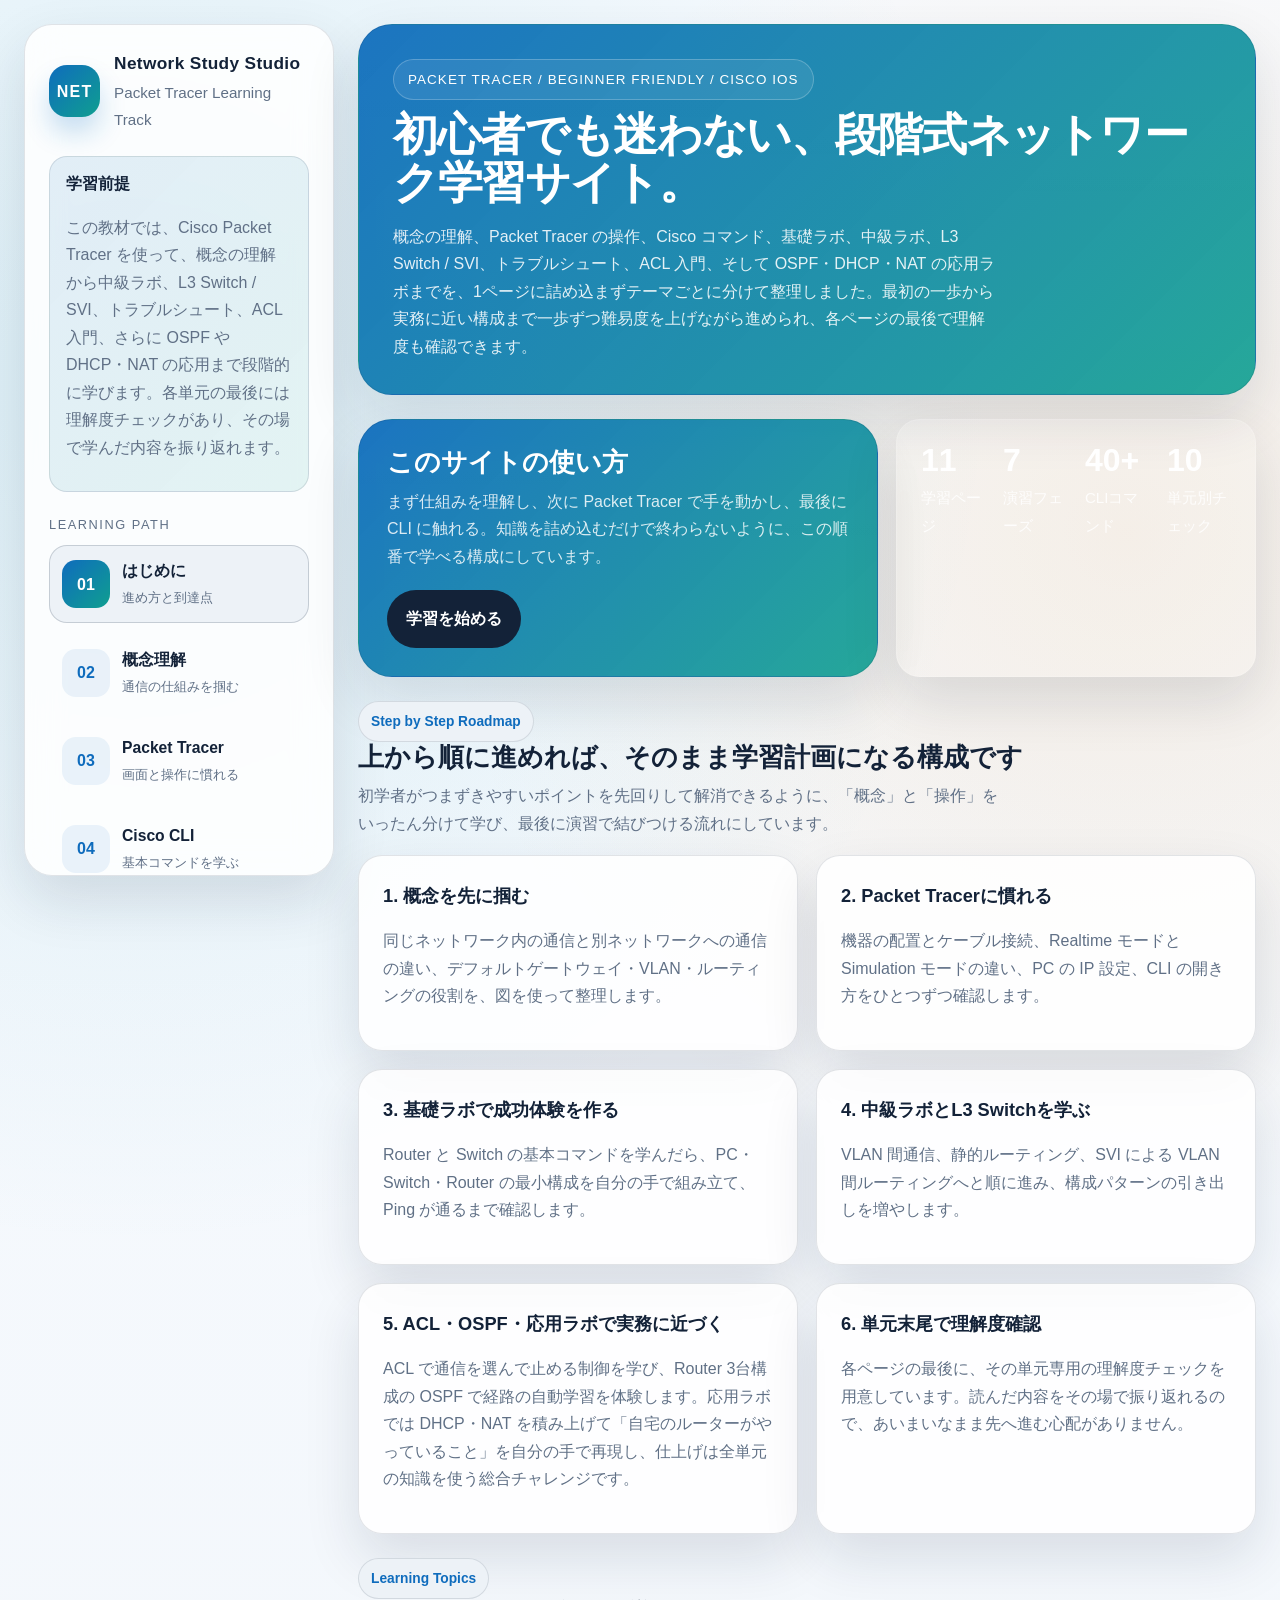
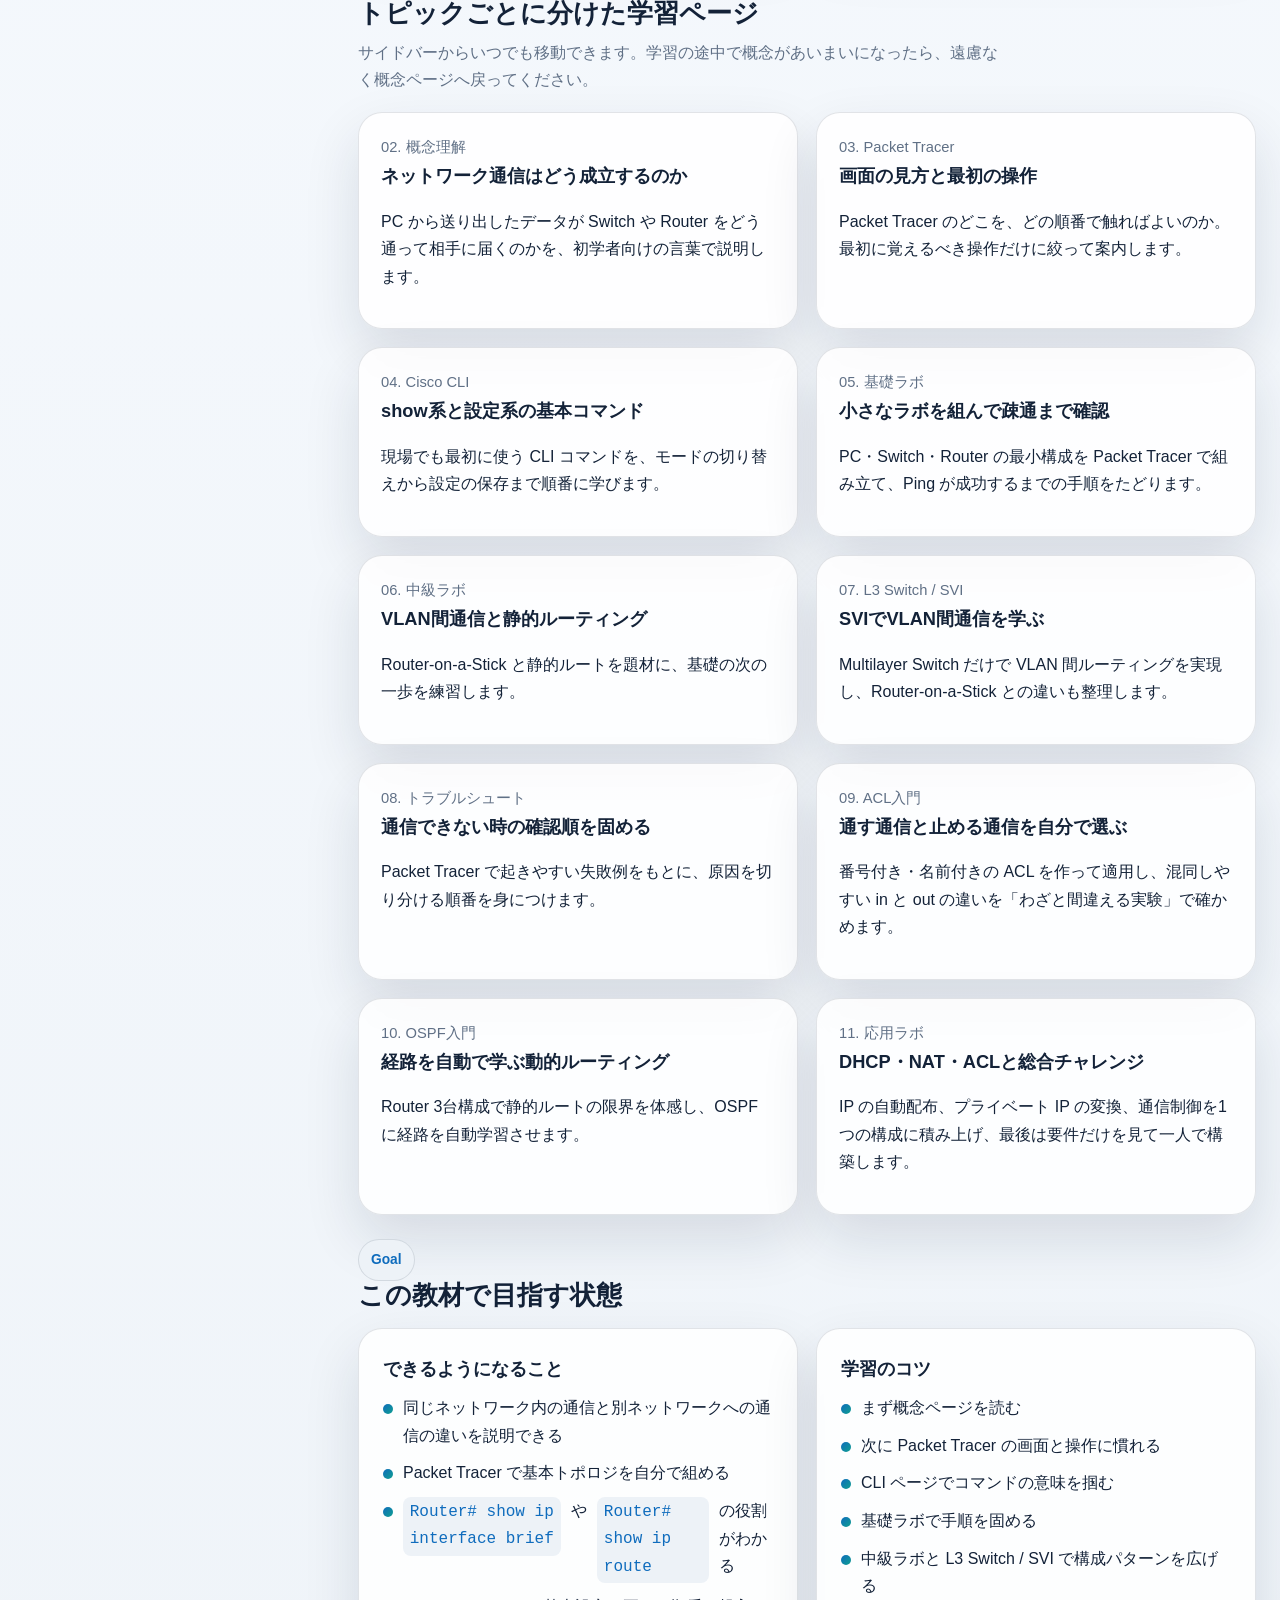
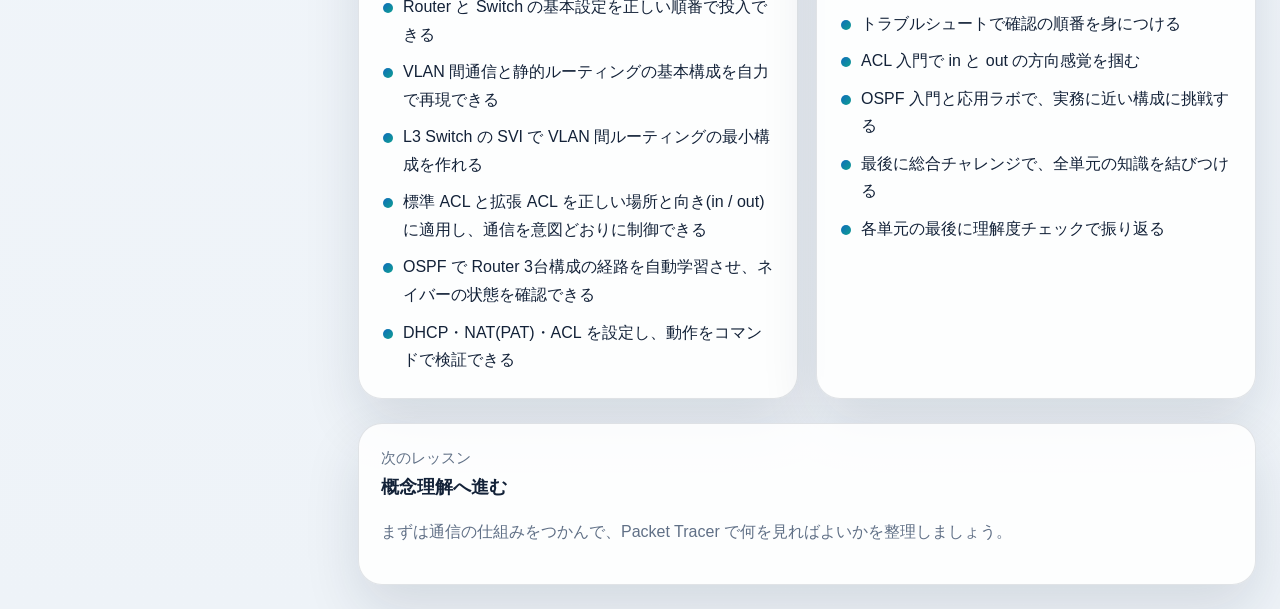
==== commit b96532f2: "Fable5を使用してACLの解説を追記" ====
--- a/index.html
+++ b/index.html
@@ -20,7 +20,7 @@
 
       <div class="sidebar-note">
         <strong>学習前提</strong>
-        <p>この教材では、Cisco Packet Tracer を使って、概念の理解から中級ラボ、L3 Switch / SVI、トラブルシュート、さらに OSPF や DHCP・NAT・ACL の応用まで段階的に学びます。各単元の最後には理解度チェックがあり、その場で学んだ内容を振り返れます。</p>
+        <p>この教材では、Cisco Packet Tracer を使って、概念の理解から中級ラボ、L3 Switch / SVI、トラブルシュート、ACL 入門、さらに OSPF や DHCP・NAT の応用まで段階的に学びます。各単元の最後には理解度チェックがあり、その場で学んだ内容を振り返れます。</p>
       </div>
 
       <div>
@@ -82,15 +82,22 @@
               <small>切り分け力を伸ばす</small>
             </div>
           </a>
+          <a href="acl.html" data-page-link="acl">
+            <div class="nav-number">09</div>
+            <div class="nav-copy">
+              <strong>ACL入門</strong>
+              <small>通す通信を選ぶ</small>
+            </div>
+          </a>
           <a href="ospf.html" data-page-link="ospf">
-            <div class="nav-number">09</div>
+            <div class="nav-number">10</div>
             <div class="nav-copy">
               <strong>OSPF入門</strong>
               <small>経路を自動で学ぶ</small>
             </div>
           </a>
           <a href="advanced-labs.html" data-page-link="advanced-labs">
-            <div class="nav-number">10</div>
+            <div class="nav-number">11</div>
             <div class="nav-copy">
               <strong>応用ラボ</strong>
               <small>DHCP・NAT・ACL</small>
@@ -116,7 +123,7 @@
       <header class="page-header fade-in delay-1">
         <div class="eyebrow">Packet Tracer / Beginner Friendly / Cisco IOS</div>
         <h1>初心者でも迷わない、段階式ネットワーク学習サイト。</h1>
-        <p>概念の理解、Packet Tracer の操作、Cisco コマンド、基礎ラボ、中級ラボ、L3 Switch / SVI、トラブルシュート、そして OSPF・DHCP・NAT・ACL の応用ラボまでを、1ページに詰め込まずテーマごとに分けて整理しました。最初の一歩から実務に近い構成まで一歩ずつ難易度を上げながら進められ、各ページの最後で理解度も確認できます。</p>
+        <p>概念の理解、Packet Tracer の操作、Cisco コマンド、基礎ラボ、中級ラボ、L3 Switch / SVI、トラブルシュート、ACL 入門、そして OSPF・DHCP・NAT の応用ラボまでを、1ページに詰め込まずテーマごとに分けて整理しました。最初の一歩から実務に近い構成まで一歩ずつ難易度を上げながら進められ、各ページの最後で理解度も確認できます。</p>
       </header>
 
       <section class="hero-grid fade-in delay-2">
@@ -132,11 +139,11 @@
         <article class="hero-panel fade-in delay-3">
           <div class="metric-grid">
             <div class="hero-stat">
-              <strong>10</strong>
+              <strong>11</strong>
               <span>学習ページ</span>
             </div>
             <div class="hero-stat">
-              <strong>6</strong>
+              <strong>7</strong>
               <span>演習フェーズ</span>
             </div>
             <div class="hero-stat">
@@ -144,7 +151,7 @@
               <span>CLIコマンド</span>
             </div>
             <div class="hero-stat">
-              <strong>9</strong>
+              <strong>10</strong>
               <span>単元別チェック</span>
             </div>
           </div>
@@ -176,8 +183,8 @@
             <p>VLAN 間通信、静的ルーティング、SVI による VLAN 間ルーティングへと順に進み、構成パターンの引き出しを増やします。</p>
           </article>
           <article class="card">
-            <h3>5. OSPFと応用ラボで実務に近づく</h3>
-            <p>Router 3台構成の OSPF で経路の自動学習を体験し、DHCP・NAT・ACL で「自宅のルーターがやっていること」を自分の手で再現します。仕上げは全単元の知識を使う総合チャレンジです。</p>
+            <h3>5. ACL・OSPF・応用ラボで実務に近づく</h3>
+            <p>ACL で通信を選んで止める制御を学び、Router 3台構成の OSPF で経路の自動学習を体験します。応用ラボでは DHCP・NAT を積み上げて「自宅のルーターがやっていること」を自分の手で再現し、仕上げは全単元の知識を使う総合チャレンジです。</p>
           </article>
           <article class="card">
             <h3>6. 単元末尾で理解度確認</h3>
@@ -229,13 +236,18 @@
             <strong>通信できない時の確認順を固める</strong>
             <p>Packet Tracer で起きやすい失敗例をもとに、原因を切り分ける順番を身につけます。</p>
           </a>
+          <a class="lesson-link" href="acl.html">
+            <span>09. ACL入門</span>
+            <strong>通す通信と止める通信を自分で選ぶ</strong>
+            <p>番号付き・名前付きの ACL を作って適用し、混同しやすい in と out の違いを「わざと間違える実験」で確かめます。</p>
+          </a>
           <a class="lesson-link" href="ospf.html">
-            <span>09. OSPF入門</span>
+            <span>10. OSPF入門</span>
             <strong>経路を自動で学ぶ動的ルーティング</strong>
             <p>Router 3台構成で静的ルートの限界を体感し、OSPF に経路を自動学習させます。</p>
           </a>
           <a class="lesson-link" href="advanced-labs.html">
-            <span>10. 応用ラボ</span>
+            <span>11. 応用ラボ</span>
             <strong>DHCP・NAT・ACLと総合チャレンジ</strong>
             <p>IP の自動配布、プライベート IP の変換、通信制御を1つの構成に積み上げ、最後は要件だけを見て一人で構築します。</p>
           </a>
@@ -258,6 +270,7 @@
               <li>Router と Switch の基本設定を正しい順番で投入できる</li>
               <li>VLAN 間通信と静的ルーティングの基本構成を自力で再現できる</li>
               <li>L3 Switch の SVI で VLAN 間ルーティングの最小構成を作れる</li>
+              <li>標準 ACL と拡張 ACL を正しい場所と向き(in / out)に適用し、通信を意図どおりに制御できる</li>
               <li>OSPF で Router 3台構成の経路を自動学習させ、ネイバーの状態を確認できる</li>
               <li>DHCP・NAT(PAT)・ACL を設定し、動作をコマンドで検証できる</li>
             </ul>
@@ -271,6 +284,7 @@
               <li>基礎ラボで手順を固める</li>
               <li>中級ラボと L3 Switch / SVI で構成パターンを広げる</li>
               <li>トラブルシュートで確認の順番を身につける</li>
+              <li>ACL 入門で in と out の方向感覚を掴む</li>
               <li>OSPF 入門と応用ラボで、実務に近い構成に挑戦する</li>
               <li>最後に総合チャレンジで、全単元の知識を結びつける</li>
               <li>各単元の最後に理解度チェックで振り返る</li>
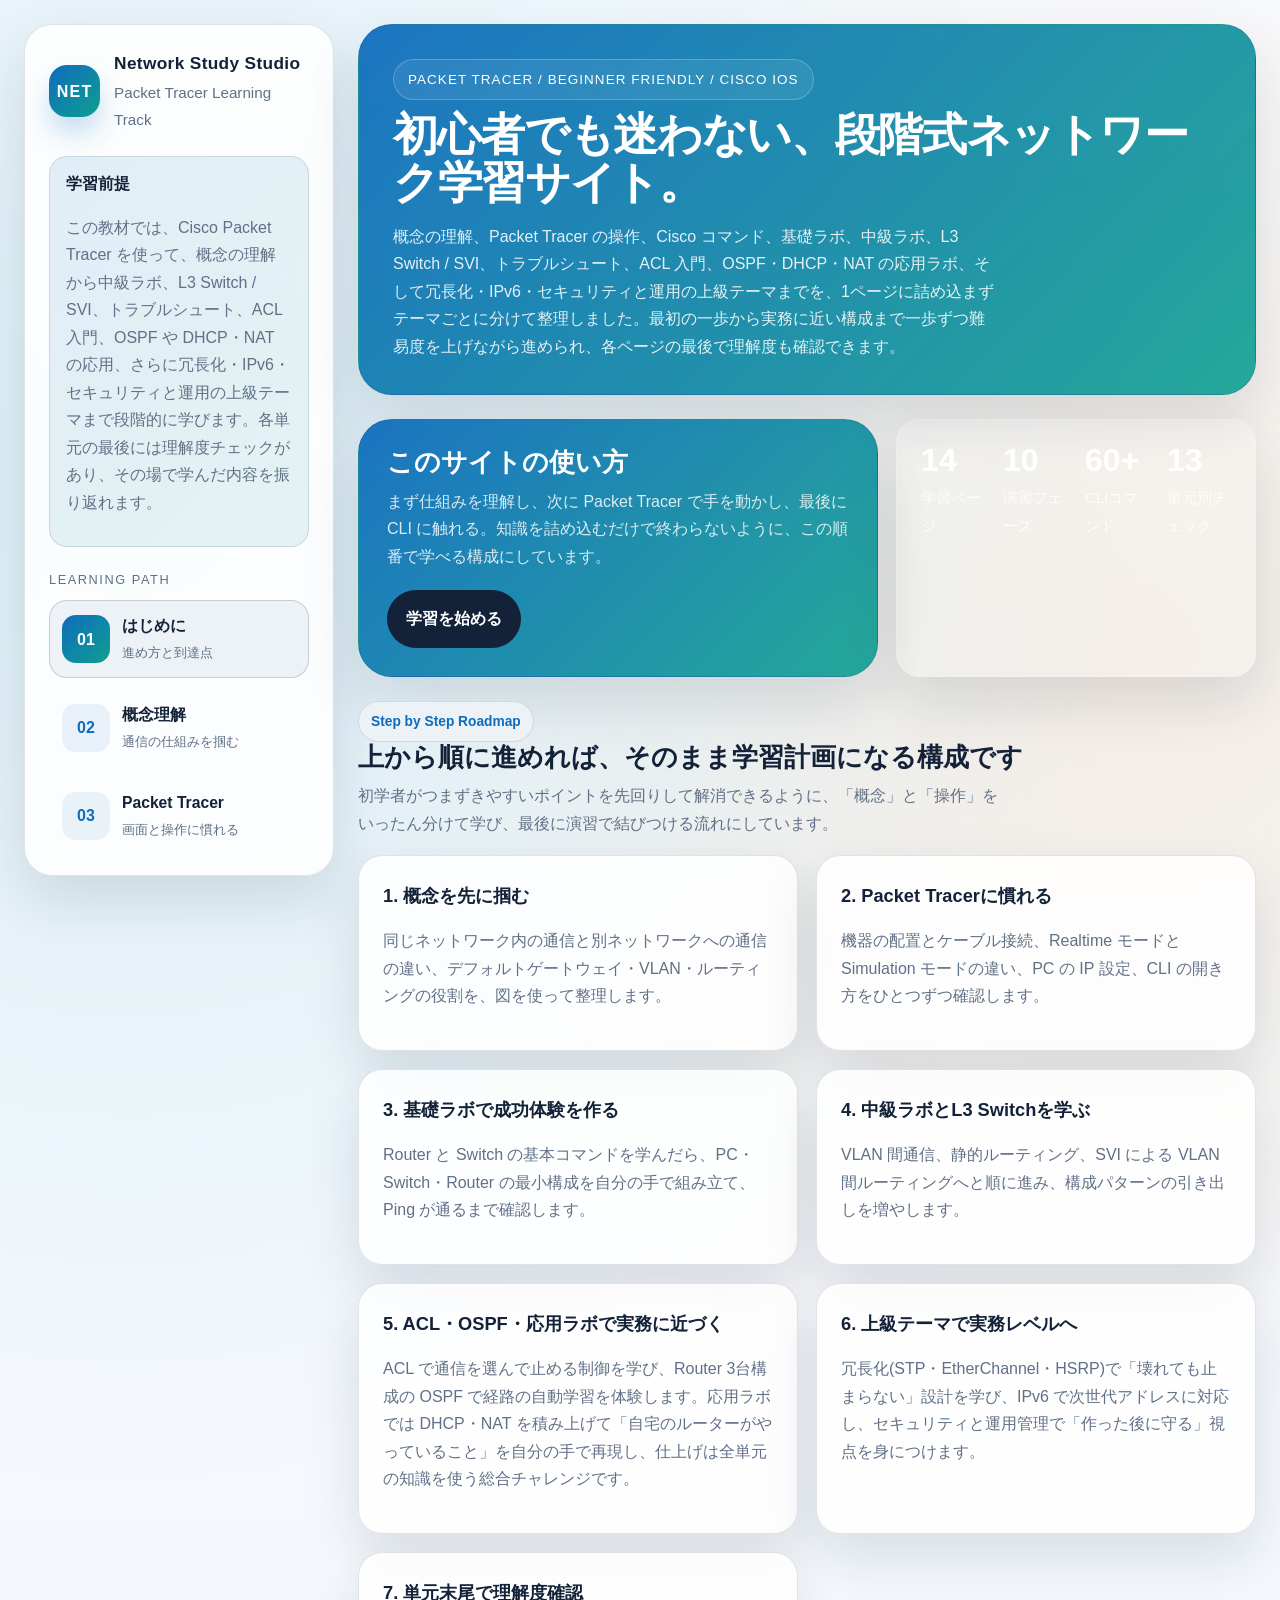
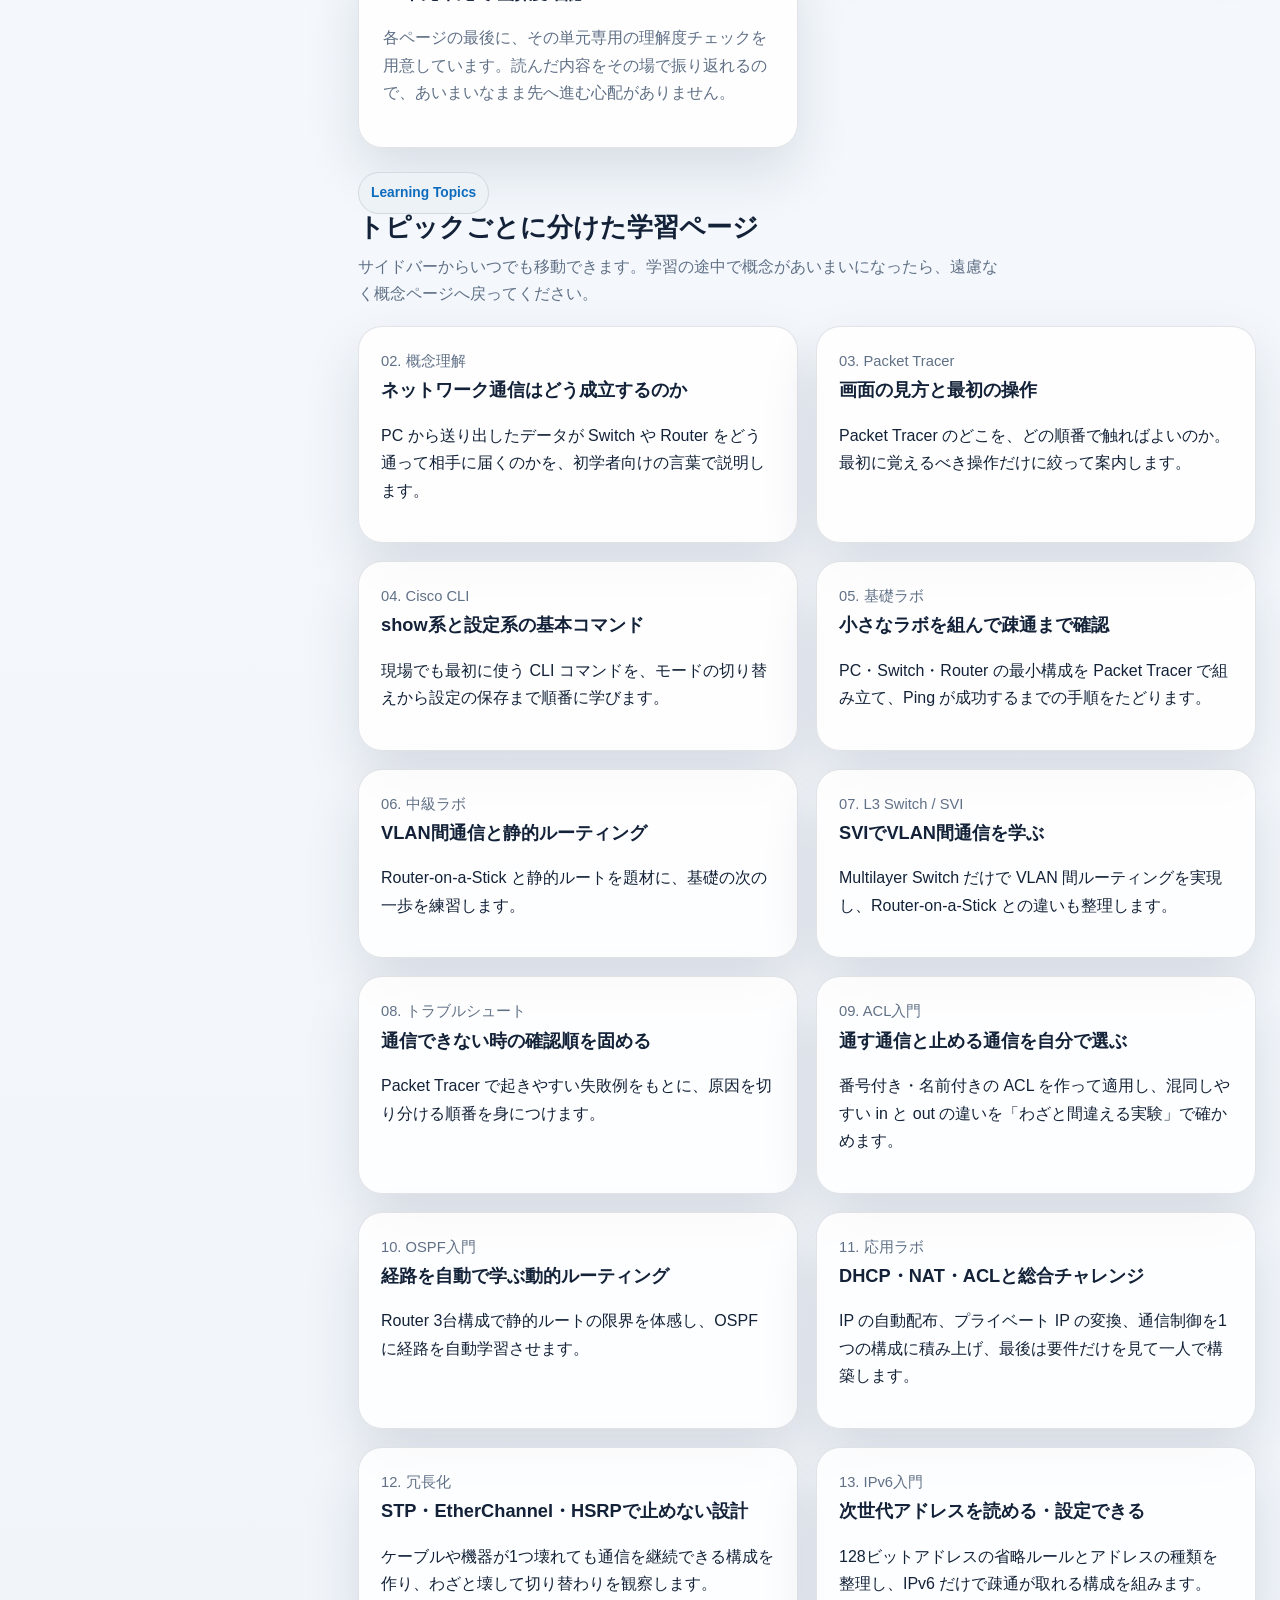
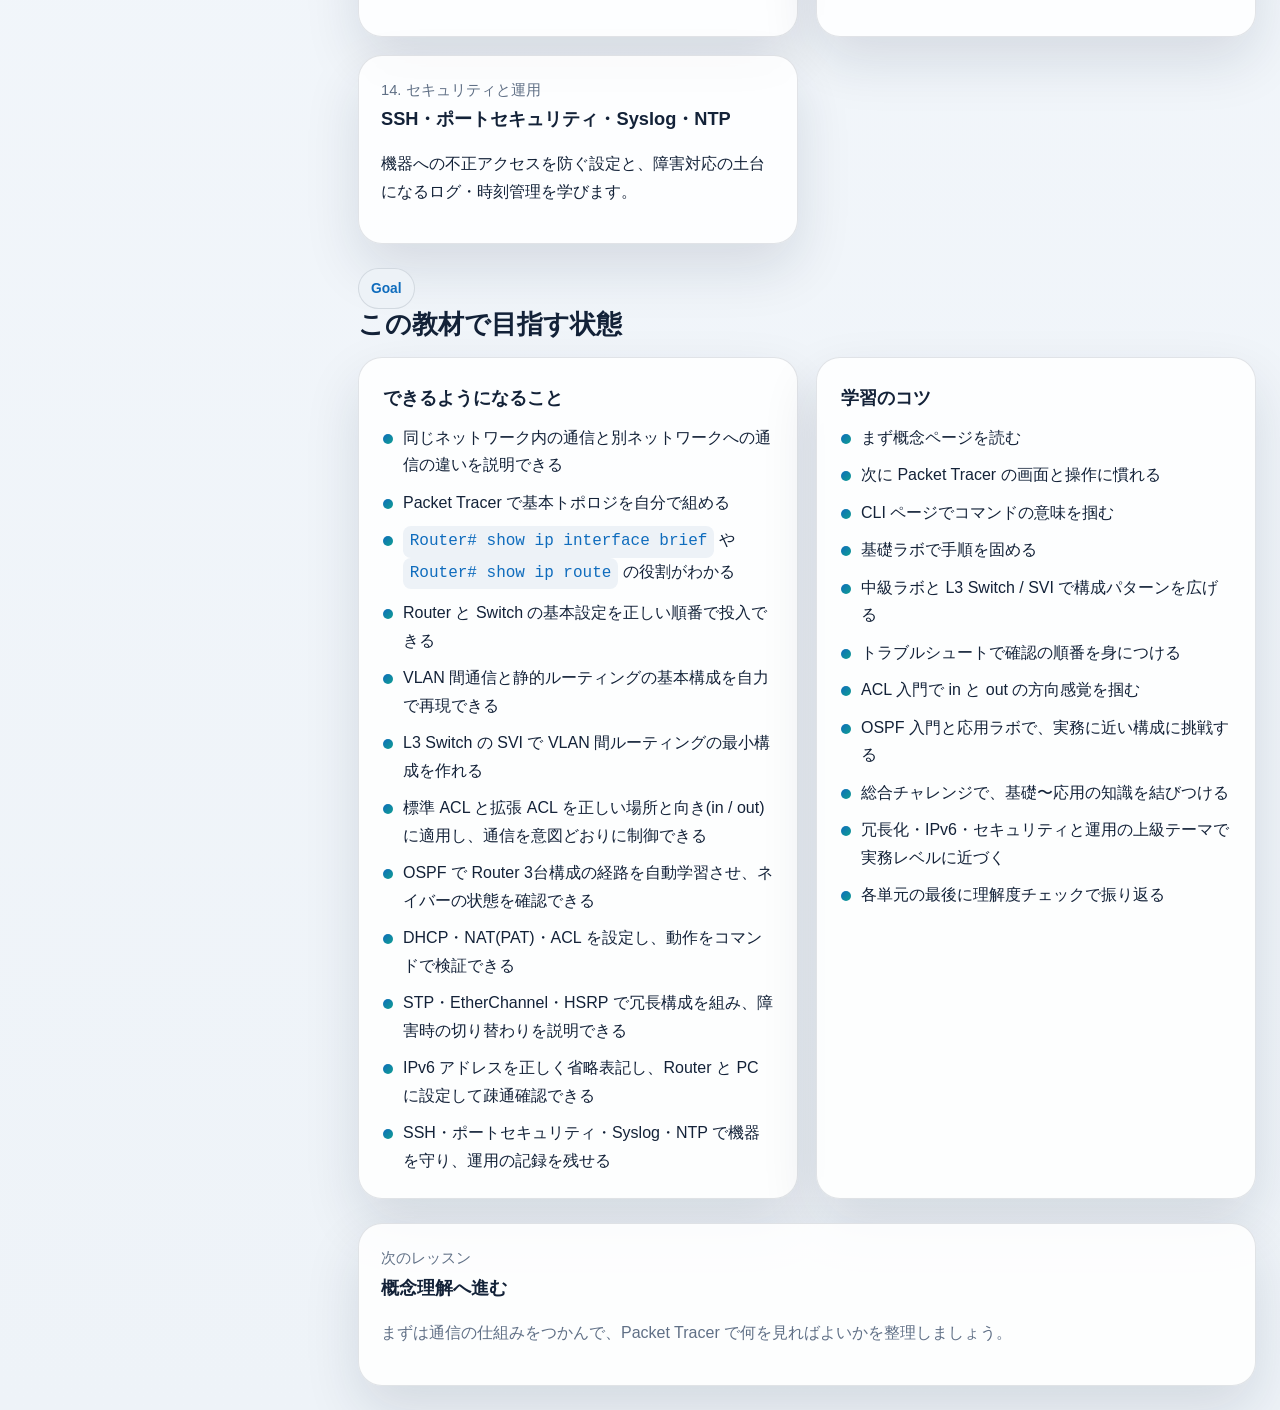
==== commit 0ca604fd: "単元とCSSの修正" ====
--- a/index.html
+++ b/index.html
@@ -20,7 +20,7 @@
 
       <div class="sidebar-note">
         <strong>学習前提</strong>
-        <p>この教材では、Cisco Packet Tracer を使って、概念の理解から中級ラボ、L3 Switch / SVI、トラブルシュート、ACL 入門、さらに OSPF や DHCP・NAT の応用まで段階的に学びます。各単元の最後には理解度チェックがあり、その場で学んだ内容を振り返れます。</p>
+        <p>この教材では、Cisco Packet Tracer を使って、概念の理解から中級ラボ、L3 Switch / SVI、トラブルシュート、ACL 入門、OSPF や DHCP・NAT の応用、さらに冗長化・IPv6・セキュリティと運用の上級テーマまで段階的に学びます。各単元の最後には理解度チェックがあり、その場で学んだ内容を振り返れます。</p>
       </div>
 
       <div>
@@ -101,6 +101,27 @@
             <div class="nav-copy">
               <strong>応用ラボ</strong>
               <small>DHCP・NAT・ACL</small>
+            </div>
+          </a>
+          <a href="redundancy.html" data-page-link="redundancy">
+            <div class="nav-number">12</div>
+            <div class="nav-copy">
+              <strong>冗長化</strong>
+              <small>STP・EtherChannel・HSRP</small>
+            </div>
+          </a>
+          <a href="ipv6.html" data-page-link="ipv6">
+            <div class="nav-number">13</div>
+            <div class="nav-copy">
+              <strong>IPv6入門</strong>
+              <small>次世代アドレスを学ぶ</small>
+            </div>
+          </a>
+          <a href="security-ops.html" data-page-link="security-ops">
+            <div class="nav-number">14</div>
+            <div class="nav-copy">
+              <strong>セキュリティと運用</strong>
+              <small>守る設定と管理</small>
             </div>
           </a>
         </nav>
@@ -123,7 +144,7 @@
       <header class="page-header fade-in delay-1">
         <div class="eyebrow">Packet Tracer / Beginner Friendly / Cisco IOS</div>
         <h1>初心者でも迷わない、段階式ネットワーク学習サイト。</h1>
-        <p>概念の理解、Packet Tracer の操作、Cisco コマンド、基礎ラボ、中級ラボ、L3 Switch / SVI、トラブルシュート、ACL 入門、そして OSPF・DHCP・NAT の応用ラボまでを、1ページに詰め込まずテーマごとに分けて整理しました。最初の一歩から実務に近い構成まで一歩ずつ難易度を上げながら進められ、各ページの最後で理解度も確認できます。</p>
+        <p>概念の理解、Packet Tracer の操作、Cisco コマンド、基礎ラボ、中級ラボ、L3 Switch / SVI、トラブルシュート、ACL 入門、OSPF・DHCP・NAT の応用ラボ、そして冗長化・IPv6・セキュリティと運用の上級テーマまでを、1ページに詰め込まずテーマごとに分けて整理しました。最初の一歩から実務に近い構成まで一歩ずつ難易度を上げながら進められ、各ページの最後で理解度も確認できます。</p>
       </header>
 
       <section class="hero-grid fade-in delay-2">
@@ -139,19 +160,19 @@
         <article class="hero-panel fade-in delay-3">
           <div class="metric-grid">
             <div class="hero-stat">
-              <strong>11</strong>
+              <strong>14</strong>
               <span>学習ページ</span>
-            </div>
-            <div class="hero-stat">
-              <strong>7</strong>
-              <span>演習フェーズ</span>
-            </div>
-            <div class="hero-stat">
-              <strong>40+</strong>
-              <span>CLIコマンド</span>
             </div>
             <div class="hero-stat">
               <strong>10</strong>
+              <span>演習フェーズ</span>
+            </div>
+            <div class="hero-stat">
+              <strong>60+</strong>
+              <span>CLIコマンド</span>
+            </div>
+            <div class="hero-stat">
+              <strong>13</strong>
               <span>単元別チェック</span>
             </div>
           </div>
@@ -187,7 +208,11 @@
             <p>ACL で通信を選んで止める制御を学び、Router 3台構成の OSPF で経路の自動学習を体験します。応用ラボでは DHCP・NAT を積み上げて「自宅のルーターがやっていること」を自分の手で再現し、仕上げは全単元の知識を使う総合チャレンジです。</p>
           </article>
           <article class="card">
-            <h3>6. 単元末尾で理解度確認</h3>
+            <h3>6. 上級テーマで実務レベルへ</h3>
+            <p>冗長化(STP・EtherChannel・HSRP)で「壊れても止まらない」設計を学び、IPv6 で次世代アドレスに対応し、セキュリティと運用管理で「作った後に守る」視点を身につけます。</p>
+          </article>
+          <article class="card">
+            <h3>7. 単元末尾で理解度確認</h3>
             <p>各ページの最後に、その単元専用の理解度チェックを用意しています。読んだ内容をその場で振り返れるので、あいまいなまま先へ進む心配がありません。</p>
           </article>
         </div>
@@ -250,6 +275,21 @@
             <span>11. 応用ラボ</span>
             <strong>DHCP・NAT・ACLと総合チャレンジ</strong>
             <p>IP の自動配布、プライベート IP の変換、通信制御を1つの構成に積み上げ、最後は要件だけを見て一人で構築します。</p>
+          </a>
+          <a class="lesson-link" href="redundancy.html">
+            <span>12. 冗長化</span>
+            <strong>STP・EtherChannel・HSRPで止めない設計</strong>
+            <p>ケーブルや機器が1つ壊れても通信を継続できる構成を作り、わざと壊して切り替わりを観察します。</p>
+          </a>
+          <a class="lesson-link" href="ipv6.html">
+            <span>13. IPv6入門</span>
+            <strong>次世代アドレスを読める・設定できる</strong>
+            <p>128ビットアドレスの省略ルールとアドレスの種類を整理し、IPv6 だけで疎通が取れる構成を組みます。</p>
+          </a>
+          <a class="lesson-link" href="security-ops.html">
+            <span>14. セキュリティと運用</span>
+            <strong>SSH・ポートセキュリティ・Syslog・NTP</strong>
+            <p>機器への不正アクセスを防ぐ設定と、障害対応の土台になるログ・時刻管理を学びます。</p>
           </a>
         </div>
       </section>
@@ -273,6 +313,9 @@
               <li>標準 ACL と拡張 ACL を正しい場所と向き(in / out)に適用し、通信を意図どおりに制御できる</li>
               <li>OSPF で Router 3台構成の経路を自動学習させ、ネイバーの状態を確認できる</li>
               <li>DHCP・NAT(PAT)・ACL を設定し、動作をコマンドで検証できる</li>
+              <li>STP・EtherChannel・HSRP で冗長構成を組み、障害時の切り替わりを説明できる</li>
+              <li>IPv6 アドレスを正しく省略表記し、Router と PC に設定して疎通確認できる</li>
+              <li>SSH・ポートセキュリティ・Syslog・NTP で機器を守り、運用の記録を残せる</li>
             </ul>
           </article>
           <article class="card">
@@ -286,7 +329,8 @@
               <li>トラブルシュートで確認の順番を身につける</li>
               <li>ACL 入門で in と out の方向感覚を掴む</li>
               <li>OSPF 入門と応用ラボで、実務に近い構成に挑戦する</li>
-              <li>最後に総合チャレンジで、全単元の知識を結びつける</li>
+              <li>総合チャレンジで、基礎〜応用の知識を結びつける</li>
+              <li>冗長化・IPv6・セキュリティと運用の上級テーマで実務レベルに近づく</li>
               <li>各単元の最後に理解度チェックで振り返る</li>
             </ul>
           </article>
--- a/styles.css
+++ b/styles.css
@@ -20,11 +20,54 @@
   --danger: #d9485f;
   --success: #1d8f6d;
   --shadow: 0 24px 56px rgba(19, 34, 56, 0.12);
-  --radius-xl: 30px;
-  --radius-lg: 22px;
-  --radius-md: 16px;
   --font-head: "Bahnschrift", "Aptos Display", "Hiragino Sans", sans-serif;
   --font-body: "Aptos", "Segoe UI", "Yu Gothic UI", "Hiragino Sans", sans-serif;
+
+  /* ---- spacing scale ---- */
+  --space-3xs: 2px;
+  --space-2xs: 6px;
+  --space-xs: 8px;
+  --space-sm: 10px;
+  --space-md: 12px;
+  --space-lg: 14px;
+  --space-xl: 16px;
+  --space-2xl: 18px;
+  --space-3xl: 22px;
+  --space-4xl: 24px;
+  --space-5xl: 34px;
+
+  /* ---- radius scale ---- */
+  --radius-2xs: 6px;
+  --radius-xs: 8px;
+  --radius-sm: 14px;
+  --radius-md: 16px;
+  --radius-chip: 18px;
+  --radius-badge: 20px;
+  --radius-lg: 22px;
+  --radius-card: 24px;
+  --radius-panel: 28px;
+  --radius-xl: 30px;
+  --radius-hero: 34px;
+  --radius-pill: 999px;
+
+  /* ---- layout ---- */
+  --shell-max-width: 1440px;
+  --shell-pad: 24px;
+  --sidebar-width: 310px;
+  --lesson-link-min: 280px;
+
+  /* ---- component sizes ---- */
+  --size-nav: 48px;
+  --size-brand: 52px;
+  --size-step: 72px;
+  --size-timeline: 84px;
+  --bullet-size: 10px;
+  --diagram-node-h: 92px;
+  --toggle-w: 58px;
+  --toggle-h: 34px;
+  --toggle-thumb: 24px;
+  --toggle-inset: 4px;
+  --toggle-border: 1px;
 }
 
 body.dark {
@@ -80,28 +123,28 @@
 }
 
 .site-shell {
-  max-width: 1440px;
+  max-width: var(--shell-max-width);
   margin: 0 auto;
-  padding: 24px;
-  display: grid;
-  grid-template-columns: 310px minmax(0, 1fr);
-  gap: 24px;
+  padding: var(--shell-pad);
+  display: grid;
+  grid-template-columns: var(--sidebar-width) minmax(0, 1fr);
+  gap: var(--shell-pad);
 }
 
 .sidebar {
   align-self: start;
   position: sticky;
-  top: 24px;
-  max-height: calc(100vh - 48px);
+  top: var(--shell-pad);
+  max-height: calc(100vh - var(--shell-pad) * 2);
   overflow-y: auto;
   scrollbar-width: thin;
   scrollbar-color: var(--line-strong) transparent;
   min-height: unset;
   display: flex;
   flex-direction: column;
-  gap: 22px;
-  padding: 24px;
-  border-radius: 28px;
+  gap: var(--space-3xl);
+  padding: var(--space-4xl);
+  border-radius: var(--radius-panel);
   border: 1px solid var(--line);
   background: var(--panel);
   backdrop-filter: blur(18px);
@@ -111,13 +154,13 @@
 .brand {
   display: flex;
   align-items: center;
-  gap: 14px;
+  gap: var(--space-lg);
 }
 
 .brand-mark {
-  width: 52px;
-  height: 52px;
-  border-radius: 18px;
+  width: var(--size-brand);
+  height: var(--size-brand);
+  border-radius: var(--radius-chip);
   display: grid;
   place-items: center;
   font-family: var(--font-head);
@@ -141,15 +184,15 @@
 }
 
 .sidebar-note {
-  padding: 14px 16px;
-  border-radius: 18px;
+  padding: var(--space-lg) var(--space-xl);
+  border-radius: var(--radius-chip);
   background: linear-gradient(135deg, rgba(15, 108, 189, 0.11), rgba(15, 159, 144, 0.1));
   border: 1px solid var(--line);
 }
 
 .sidebar-note strong {
   display: block;
-  margin-bottom: 6px;
+  margin-bottom: var(--space-2xs);
   font-size: 0.98rem;
 }
 
@@ -171,7 +214,7 @@
 }
 
 .sidebar-title {
-  margin: 0 0 10px;
+  margin: 0 0 var(--space-sm);
   font-size: 0.8rem;
   letter-spacing: 0.12em;
   text-transform: uppercase;
@@ -180,16 +223,16 @@
 
 .sidebar-nav {
   display: grid;
-  gap: 10px;
+  gap: var(--space-sm);
 }
 
 .sidebar-nav a {
   display: grid;
-  grid-template-columns: 48px 1fr;
-  gap: 12px;
+  grid-template-columns: var(--size-nav) 1fr;
+  gap: var(--space-md);
   align-items: center;
-  padding: 12px;
-  border-radius: 18px;
+  padding: var(--space-md);
+  border-radius: var(--radius-chip);
   border: 1px solid transparent;
   transition: transform 0.2s ease, border-color 0.2s ease, background 0.2s ease;
 }
@@ -207,11 +250,11 @@
 }
 
 .nav-number {
-  width: 48px;
-  height: 48px;
+  width: var(--size-nav);
+  height: var(--size-nav);
   display: grid;
   place-items: center;
-  border-radius: 14px;
+  border-radius: var(--radius-sm);
   font-weight: 800;
   color: var(--primary);
   background: rgba(15, 108, 189, 0.08);
@@ -225,17 +268,17 @@
 .nav-copy small {
   display: block;
   color: var(--muted);
-  margin-top: 2px;
+  margin-top: var(--space-3xs);
 }
 
 .theme-toggle {
   display: flex;
   align-items: center;
   justify-content: center;
-  gap: 12px;
+  gap: var(--space-md);
   width: 100%;
-  padding: 12px 14px;
-  border-radius: 999px;
+  padding: var(--space-md) var(--space-lg);
+  border-radius: var(--radius-pill);
   border: 1px solid var(--line-strong);
   background: var(--panel-muted);
 }
@@ -256,8 +299,8 @@
 
 .theme-switch {
   position: relative;
-  width: 58px;
-  height: 34px;
+  width: var(--toggle-w);
+  height: var(--toggle-h);
   flex: 0 0 auto;
   cursor: pointer;
 }
@@ -275,18 +318,18 @@
   display: block;
   width: 100%;
   height: 100%;
-  border-radius: 999px;
-  border: 1px solid var(--line-strong);
+  border-radius: var(--radius-pill);
+  border: var(--toggle-border) solid var(--line-strong);
   background: linear-gradient(135deg, #10243d, #0f6cbd);
   transition: background 0.2s ease, border-color 0.2s ease, box-shadow 0.2s ease;
 }
 
 .theme-toggle-thumb {
   position: absolute;
-  top: 4px;
-  left: 4px;
-  width: 24px;
-  height: 24px;
+  top: var(--toggle-inset);
+  left: var(--toggle-inset);
+  width: var(--toggle-thumb);
+  height: var(--toggle-thumb);
   border-radius: 50%;
   background: #f8fbff;
   box-shadow: 0 4px 10px rgba(0, 0, 0, 0.22);
@@ -298,7 +341,8 @@
 }
 
 .theme-toggle-input:checked + .theme-toggle-track .theme-toggle-thumb {
-  transform: translateX(24px);
+  /* 移動量 = トラック内幅(枠線を除く) − つまみ幅 − 左右の余白 */
+  transform: translateX(calc(var(--toggle-w) - var(--toggle-border) * 2 - var(--toggle-thumb) - var(--toggle-inset) * 2));
   background: #ffffff;
 }
 
@@ -323,12 +367,12 @@
 
 .content {
   display: grid;
-  gap: 24px;
+  gap: var(--shell-pad);
 }
 
 .page-header {
-  padding: 34px;
-  border-radius: 34px;
+  padding: var(--space-5xl);
+  border-radius: var(--radius-hero);
   border: 1px solid var(--line);
   background:
     linear-gradient(135deg, rgba(15, 108, 189, 0.94), rgba(15, 159, 144, 0.9)),
@@ -338,7 +382,7 @@
 }
 
 .page-header h1 {
-  margin: 10px 0 0;
+  margin: var(--space-sm) 0 0;
   font-family: var(--font-head);
   font-size: clamp(2rem, 3.5vw, 3.7rem);
   line-height: 1.08;
@@ -347,16 +391,16 @@
 
 .page-header p {
   max-width: 68ch;
-  margin: 16px 0 0;
+  margin: var(--space-xl) 0 0;
   color: rgba(255, 255, 255, 0.88);
 }
 
 .eyebrow {
   display: inline-flex;
   align-items: center;
-  gap: 10px;
-  padding: 8px 14px;
-  border-radius: 999px;
+  gap: var(--space-sm);
+  padding: var(--space-xs) var(--space-lg);
+  border-radius: var(--radius-pill);
   border: 1px solid rgba(255, 255, 255, 0.22);
   background: rgba(255, 255, 255, 0.08);
   font-size: 0.84rem;
@@ -373,7 +417,7 @@
 .topic-diagram,
 .wide-diagram {
   display: grid;
-  gap: 18px;
+  gap: var(--space-2xl);
 }
 
 .hero-grid {
@@ -405,7 +449,7 @@
 .callout,
 .quiz-card,
 .timeline-item {
-  border-radius: 24px;
+  border-radius: var(--radius-card);
   border: 1px solid var(--line);
   background: var(--panel);
   backdrop-filter: blur(14px);
@@ -418,12 +462,12 @@
 .callout,
 .timeline-item,
 .hero-panel {
-  padding: 24px;
+  padding: var(--space-4xl);
 }
 
 .section {
   display: grid;
-  gap: 18px;
+  gap: var(--space-2xl);
 }
 
 .section-head h2 {
@@ -435,7 +479,7 @@
 
 .section-head p {
   max-width: 72ch;
-  margin: 10px 0 0;
+  margin: var(--space-sm) 0 0;
   color: var(--muted);
 }
 
@@ -455,7 +499,7 @@
   display: block;
   font-size: 2rem;
   line-height: 1;
-  margin-bottom: 8px;
+  margin-bottom: var(--space-xs);
 }
 
 .hero-stat span {
@@ -470,16 +514,20 @@
   padding: 0;
   margin: 0;
   display: grid;
-  gap: 10px;
-}
-
+  gap: var(--space-sm);
+}
+
+/*
+ * li 自体は通常のブロック整形にする(flex にすると code や strong の間の
+ * テキストが個別の flex アイテムに分割され、狭い幅で縦に折り返されるため)。
+ * 行頭のドットは absolute 配置で描画する。
+ */
 .tag-row li,
 .bullet-list li,
 .check-list li,
 .packet-list li {
-  display: flex;
-  gap: 10px;
-  align-items: flex-start;
+  position: relative;
+  padding-left: calc(var(--bullet-size) + var(--space-sm));
 }
 
 .tag-row li::before,
@@ -487,11 +535,12 @@
 .check-list li::before,
 .packet-list li::before {
   content: "";
-  width: 10px;
-  height: 10px;
-  margin-top: 10px;
-  flex: 0 0 10px;
-  border-radius: 999px;
+  position: absolute;
+  left: 0;
+  top: var(--space-sm);
+  width: var(--bullet-size);
+  height: var(--bullet-size);
+  border-radius: var(--radius-pill);
   background: linear-gradient(135deg, var(--primary), var(--accent));
 }
 
@@ -499,10 +548,10 @@
 .small-pill {
   display: inline-flex;
   align-items: center;
-  gap: 8px;
+  gap: var(--space-xs);
   width: fit-content;
-  padding: 8px 12px;
-  border-radius: 999px;
+  padding: var(--space-xs) var(--space-md);
+  border-radius: var(--radius-pill);
   border: 1px solid var(--line);
   background: var(--panel-muted);
   color: var(--primary);
@@ -512,21 +561,21 @@
 
 .step-list {
   display: grid;
-  gap: 16px;
+  gap: var(--space-xl);
 }
 
 .step-card {
   display: grid;
-  grid-template-columns: 72px 1fr;
-  gap: 18px;
+  grid-template-columns: var(--size-step) 1fr;
+  gap: var(--space-2xl);
 }
 
 .step-number {
-  width: 72px;
-  height: 72px;
+  width: var(--size-step);
+  height: var(--size-step);
   display: grid;
   place-items: center;
-  border-radius: 20px;
+  border-radius: var(--radius-badge);
   font-family: var(--font-head);
   font-weight: 800;
   font-size: 0.92rem;
@@ -541,14 +590,14 @@
 .callout h3,
 .timeline-copy h3,
 .lesson-link strong {
-  margin: 0 0 10px;
+  margin: 0 0 var(--space-sm);
   font-size: 1.14rem;
 }
 
 .code-block {
-  margin: 14px 0 0;
-  padding: 16px 18px;
-  border-radius: 18px;
+  margin: var(--space-lg) 0 0;
+  padding: var(--space-xl) var(--space-2xl);
+  border-radius: var(--radius-chip);
   border: 1px solid rgba(143, 206, 248, 0.16);
   background: #0a1728;
   color: #ade7ff;
@@ -567,7 +616,7 @@
 code {
   display: inline-block;
   padding: 0.12rem 0.42rem;
-  border-radius: 8px;
+  border-radius: var(--radius-xs);
   background: var(--panel-muted);
   color: var(--primary);
   font-family: Consolas, "Courier New", monospace;
@@ -575,7 +624,7 @@
 
 .table-scroll {
   overflow-x: auto;
-  border-radius: 24px;
+  border-radius: var(--radius-card);
   border: 1px solid var(--line);
   background: var(--panel);
   box-shadow: var(--shadow);
@@ -589,7 +638,7 @@
 
 .table-scroll th,
 .table-scroll td {
-  padding: 16px 18px;
+  padding: var(--space-xl) var(--space-2xl);
   text-align: left;
   vertical-align: top;
   border-bottom: 1px solid var(--line);
@@ -619,15 +668,15 @@
 
 .diagram-node,
 .diagram-link {
-  min-height: 92px;
-  border-radius: 22px;
+  min-height: var(--diagram-node-h);
+  border-radius: var(--radius-lg);
   display: grid;
   place-items: center;
   text-align: center;
 }
 
 .diagram-node {
-  padding: 18px 14px;
+  padding: var(--space-2xl) var(--space-lg);
   border: 1px solid var(--line);
   background: var(--panel);
   box-shadow: var(--shadow);
@@ -636,7 +685,7 @@
 
 .diagram-node small {
   display: block;
-  margin-top: 6px;
+  margin-top: var(--space-2xs);
   color: var(--muted);
   font-weight: 500;
 }
@@ -645,7 +694,7 @@
   content: "";
   width: 100%;
   height: 4px;
-  border-radius: 999px;
+  border-radius: var(--radius-pill);
   background: linear-gradient(90deg, var(--primary), var(--accent));
 }
 
@@ -659,19 +708,19 @@
 
 .timeline {
   display: grid;
-  gap: 16px;
+  gap: var(--space-xl);
 }
 
 .timeline-item {
   display: grid;
-  grid-template-columns: 84px 1fr;
-  gap: 18px;
+  grid-template-columns: var(--size-timeline) 1fr;
+  gap: var(--space-2xl);
 }
 
 .timeline-mark {
-  width: 84px;
-  height: 84px;
-  border-radius: 22px;
+  width: var(--size-timeline);
+  height: var(--size-timeline);
+  border-radius: var(--radius-lg);
   display: grid;
   place-items: center;
   color: white;
@@ -684,13 +733,13 @@
   display: flex;
   justify-content: space-between;
   align-items: stretch;
-  gap: 18px;
+  gap: var(--space-2xl);
   flex-wrap: wrap;
 }
 
 .lesson-link {
-  flex: 1 1 280px;
-  padding: 22px;
+  flex: 1 1 var(--lesson-link-min);
+  padding: var(--space-3xl);
   transition: transform 0.2s ease, border-color 0.2s ease;
 }
 
@@ -703,7 +752,7 @@
 .button-row {
   display: flex;
   flex-wrap: wrap;
-  gap: 12px;
+  gap: var(--space-md);
 }
 
 .button-link,
@@ -711,9 +760,9 @@
   display: inline-flex;
   align-items: center;
   justify-content: center;
-  gap: 8px;
-  padding: 14px 18px;
-  border-radius: 999px;
+  gap: var(--space-xs);
+  padding: var(--space-lg) var(--space-2xl);
+  border-radius: var(--radius-pill);
   border: 1px solid transparent;
   font-weight: 700;
   transition: transform 0.2s ease, opacity 0.2s ease;
@@ -739,7 +788,7 @@
 
 .quiz-card {
   display: grid;
-  gap: 14px;
+  gap: var(--space-lg);
 }
 
 .quiz-card fieldset {
@@ -749,17 +798,17 @@
 }
 
 .quiz-card legend {
-  margin-bottom: 10px;
+  margin-bottom: var(--space-sm);
   font-weight: 800;
   color: var(--text);
 }
 
 .option-label {
   display: flex;
-  gap: 12px;
+  gap: var(--space-md);
   align-items: flex-start;
-  padding: 12px 14px;
-  border-radius: 16px;
+  padding: var(--space-md) var(--space-lg);
+  border-radius: var(--radius-md);
   border: 1px solid var(--line);
   background: var(--panel-muted);
   cursor: pointer;
@@ -777,15 +826,15 @@
 }
 
 .quiz-result {
-  padding: 18px 20px;
-  border-radius: 22px;
+  padding: var(--space-2xl) 20px;
+  border-radius: var(--radius-lg);
   border: 1px solid var(--line);
   background: linear-gradient(135deg, rgba(15, 108, 189, 0.08), rgba(15, 159, 144, 0.08));
 }
 
 .quiz-result strong {
   display: block;
-  margin-bottom: 6px;
+  margin-bottom: var(--space-2xs);
   font-size: 1.12rem;
 }
 
@@ -795,12 +844,12 @@
 }
 
 .feedback-list {
-  margin: 14px 0 0;
-  padding-left: 18px;
+  margin: var(--space-lg) 0 0;
+  padding-left: var(--space-2xl);
 }
 
 .feedback-list li + li {
-  margin-top: 10px;
+  margin-top: var(--space-sm);
 }
 
 .muted {
@@ -811,7 +860,7 @@
 .highlight-concept {
   display: inline;
   padding: 0.1em 0.45em;
-  border-radius: 6px;
+  border-radius: var(--radius-2xs);
   background: var(--accent-soft);
   color: var(--accent);
   font-weight: 700;
@@ -831,8 +880,8 @@
 .router-interfaces {
   display: flex;
   flex-direction: column;
-  gap: 2px;
-  margin-top: 2px;
+  gap: var(--space-3xs);
+  margin-top: var(--space-3xs);
   font-size: 0.88em;
 }
 
@@ -853,6 +902,7 @@
   }
 }
 
+/* メディアクエリの条件には CSS 変数を使えないため、ブレークポイントのみ数値のまま */
 @media (max-width: 1180px) {
   .site-shell {
     grid-template-columns: 1fr;
@@ -888,8 +938,8 @@
 
   .timeline-mark,
   .step-number {
-    width: 72px;
-    height: 72px;
+    width: var(--size-step);
+    height: var(--size-step);
   }
 
   .diagram-link {
@@ -904,8 +954,8 @@
 
 @media (max-width: 640px) {
   .site-shell {
-    padding: 14px;
-    gap: 16px;
+    padding: var(--space-lg);
+    gap: var(--space-xl);
   }
 
   .sidebar,
@@ -917,8 +967,8 @@
   .callout,
   .quiz-card,
   .timeline-item {
-    padding: 18px;
-    border-radius: 22px;
+    padding: var(--space-2xl);
+    border-radius: var(--radius-lg);
   }
 
   .sidebar-nav {
